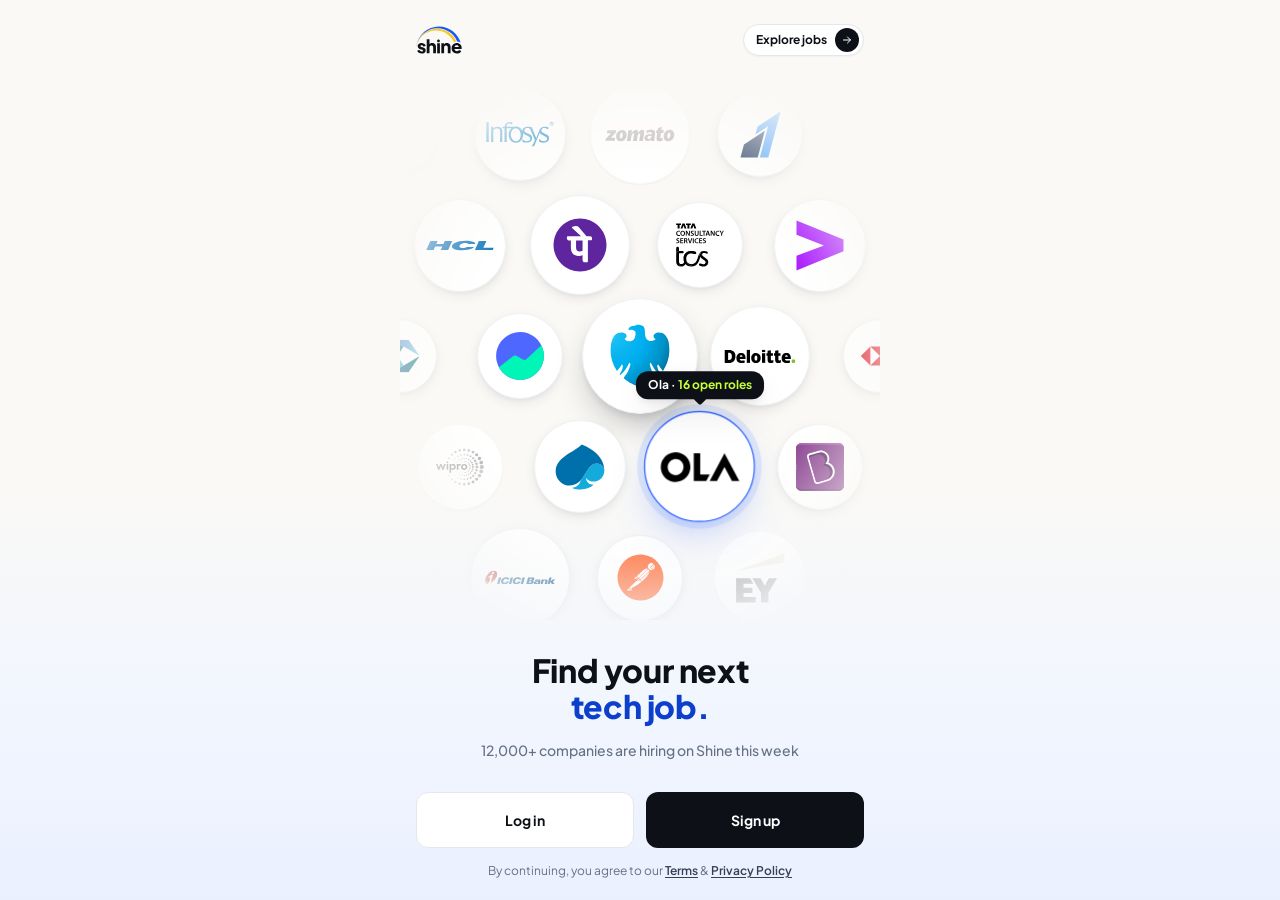
==== index.html @ 919520cf "jsrp page added" ====
<!doctype html>
<html lang="en">
<head>
<meta charset="utf-8">
<meta name="viewport" content="width=device-width, initial-scale=1, viewport-fit=cover">
<meta name="description" content="Find your next job on Shine — 12,000+ companies hiring this week.">
<meta name="theme-color" content="#FAF9F6">
<title>Shine — Find your next job</title>
<link rel="preconnect" href="https://fonts.googleapis.com"><link rel="preconnect" href="https://fonts.gstatic.com" crossorigin>
<link href="https://fonts.googleapis.com/css2?family=Plus+Jakarta+Sans:wght@400;500;600;700;800&display=swap" rel="stylesheet">
<link rel="stylesheet" href="css/app-home-logout.css">
<link rel="stylesheet" href="components/search-modal/search-modal.css">
</head>
<body>

<main class="screen">
  <header class="appbar"><svg class="shine-logo" viewBox="13 25 214 130" fill="none" xmlns="http://www.w3.org/2000/svg" role="img" aria-label="Shine">
<path d="M38.8164 104.079C43.392 104.079 47.3954 105.167 50.8271 107.341C54.3162 109.458 56.7761 112.462 58.2061 116.353L48.6826 120.815C47.9963 118.87 46.7375 117.325 44.9072 116.181C43.1343 114.979 41.104 114.378 38.8164 114.378C37.1577 114.378 35.8415 114.722 34.8691 115.408C33.9542 116.095 33.4972 117.039 33.4971 118.24C33.4971 118.87 33.6685 119.442 34.0117 119.957C34.3549 120.472 34.8981 120.93 35.6416 121.33C36.4424 121.731 37.4147 122.103 38.5586 122.446L46.0225 124.678C49.9118 125.822 52.8862 127.567 54.9453 129.913C57.0043 132.202 58.0341 135.034 58.0342 138.409C58.0342 141.327 57.262 143.874 55.7178 146.048C54.2307 148.222 52.1431 149.939 49.4551 151.197C46.7669 152.399 43.5922 153 39.9316 153C34.7841 153 30.294 151.798 26.4619 149.396C22.6869 146.935 20.113 143.645 18.7402 139.525L28.1777 135.062C29.3788 137.58 31.0085 139.554 33.0674 140.984C35.1265 142.415 37.415 143.13 39.9316 143.13C41.7618 143.13 43.1634 142.758 44.1357 142.015C45.108 141.271 45.5937 140.241 45.5938 138.925C45.5938 138.238 45.4223 137.666 45.0791 137.208C44.736 136.693 44.2213 136.235 43.5352 135.835C42.8488 135.434 41.9905 135.091 40.9609 134.805L32.9824 132.573C29.1503 131.486 26.2046 129.741 24.1455 127.338C22.0865 124.878 21.0567 121.988 21.0566 118.67C21.0566 115.752 21.8 113.206 23.2871 111.031C24.7742 108.857 26.8617 107.169 29.5498 105.968C32.2381 104.709 35.3274 104.079 38.8164 104.079Z" fill="currentColor"/>
<path fill-rule="evenodd" clip-rule="evenodd" d="M201.976 104.079C205.693 104.079 208.982 104.68 211.842 105.882C214.702 107.026 217.104 108.656 219.049 110.773C221.051 112.89 222.566 115.351 223.596 118.154C224.625 120.901 225.14 123.905 225.14 127.166C225.14 128.081 225.083 128.998 224.969 129.913C224.912 130.771 224.768 131.515 224.539 132.145H191.731C191.885 133.344 192.181 134.459 192.623 135.491C193.481 137.494 194.797 139.068 196.57 140.212C198.343 141.299 200.488 141.843 203.005 141.843C205.293 141.843 207.237 141.385 208.839 140.47C210.497 139.554 211.784 138.295 212.699 136.693L222.995 141.585C222.08 143.874 220.621 145.876 218.619 147.593C216.674 149.309 214.358 150.654 211.67 151.627C208.982 152.542 206.036 153 202.833 153C197.857 153 193.539 151.913 189.878 149.738C186.217 147.507 183.386 144.532 181.384 140.812C179.382 137.094 178.381 132.974 178.381 128.454C178.381 123.762 179.411 119.585 181.47 115.923C183.586 112.261 186.418 109.372 189.964 107.255C193.51 105.138 197.514 104.079 201.976 104.079ZM201.976 114.378C199.745 114.378 197.828 114.922 196.227 116.009C194.625 117.096 193.424 118.698 192.623 120.815C192.399 121.409 192.214 122.038 192.066 122.703H211.505C211.431 121.983 211.287 121.296 211.069 120.644C210.44 118.698 209.325 117.182 207.724 116.095C206.179 114.95 204.263 114.378 201.976 114.378Z" fill="currentColor"/>
<path d="M75.6787 109.418C76.6593 108.043 77.8885 106.949 79.3682 106.139C81.8276 104.765 84.688 104.079 87.9482 104.079C91.4943 104.079 94.5829 104.823 97.2139 106.311C99.9021 107.798 101.989 109.887 103.477 112.576C104.964 115.208 105.708 118.298 105.708 121.846V151.97H92.8379V124.592C92.8379 122.761 92.4662 121.187 91.7227 119.871C91.0363 118.555 90.0352 117.525 88.7197 116.781C87.4615 116.038 85.9745 115.666 84.2588 115.666C82.6001 115.666 81.1124 116.037 79.7969 116.781C78.4815 117.525 77.4525 118.555 76.709 119.871C76.0226 121.187 75.6787 122.761 75.6787 124.592V151.97H62.8096V87H75.6787V109.418Z" fill="currentColor"/>
<path d="M124.123 151.97H111.254V105.109H124.123V151.97Z" fill="currentColor"/>
<path d="M155.763 104.079C159.309 104.079 162.397 104.823 165.028 106.311C167.717 107.798 169.805 109.887 171.292 112.576C172.779 115.208 173.522 118.298 173.522 121.846V151.97H160.653V124.592C160.653 122.761 160.282 121.187 159.538 119.871C158.852 118.555 157.851 117.525 156.535 116.781C155.277 116.037 153.789 115.666 152.073 115.666C150.415 115.666 148.928 116.038 147.612 116.781C146.297 117.525 145.267 118.555 144.523 119.871C143.837 121.187 143.494 122.761 143.494 124.592V151.97H130.625V105.109H142.636V110.811C143.719 108.764 145.235 107.206 147.184 106.139C149.643 104.766 152.503 104.079 155.763 104.079Z" fill="currentColor"/>
<path d="M117.353 88C120.936 88.0002 123.84 90.8936 123.84 94.4883C123.84 98.0791 120.936 100.972 117.353 100.973C113.767 100.973 110.867 98.0793 110.867 94.4883C110.867 90.8934 113.767 88 117.353 88Z" fill="currentColor"/>
<path d="M111.367 38C151.563 38 186.076 62.3239 200.993 97.0547C196.523 97.1799 192.397 98.1007 188.614 99.8174C174.186 68.2516 142.335 46.3175 105.36 46.3174C61.9889 46.3174 25.6667 76.4962 16.2451 117H15.6201C24.2635 71.9991 63.8449 38 111.367 38Z" fill="var(--c-logo-yellow)"/>
<path d="M119.367 27C167.02 27 207.291 58.5937 220.382 101.977C218.896 101.024 217.289 100.2 215.559 99.5078C212.244 98.1144 208.508 97.3131 204.352 97.0996C189.475 61.2298 154.118 36 112.867 36C64.338 36 23.9658 70.918 15.501 117H15C22.497 66.0825 66.3669 27 119.367 27Z" fill="var(--c-brand-500)"/>
</svg>
<a class="pill-explore" href="#" data-shine-search data-ssm-source="home" aria-haspopup="dialog">Explore jobs<span class="arr"><span class="ic"><svg viewBox="0 0 24 24" fill="none" stroke="currentColor" stroke-width="2" stroke-linecap="round" stroke-linejoin="round"><path d="M5 12h14M13 6l6 6-6 6"/></svg></span></span></a></header>
  <section class="stage" aria-hidden="true"><div class="field"><span class="bub" data-logo="swiggy" style="--x:0%;--y:8%;--s:15.3cqmin;--fx:-3.5px;--fy:3.1px;--fd:6.0s;--dl:-5.3s"><span class="face"><i class="logo lg-swiggy " role="img" aria-label="Swiggy"></i></span></span><span class="bub" data-logo="infosys" style="--x:25%;--y:8%;--s:19.35cqmin;--fx:3.1px;--fy:-3.7px;--fd:8.3s;--dl:-6.6s"><span class="face wide"><i class="logo lg-infosys " role="img" aria-label="Infosys"></i></span></span><span class="bub" data-logo="zomato" style="--x:50%;--y:8%;--s:20.7cqmin;--fx:4.3px;--fy:-3.5px;--fd:7.4s;--dl:-7.2s"><span class="face wide"><i class="logo lg-zomato " role="img" aria-label="Zomato"></i></span></span><span class="bub" data-logo="razorpay" style="--x:75%;--y:8%;--s:18.0cqmin;--fx:3.8px;--fy:-5.1px;--fd:6.7s;--dl:-0.8s"><span class="face"><i class="logo lg-razorpay " role="img" aria-label="Razorpay"></i></span></span><span class="bub" data-logo="amazon" style="--x:100%;--y:8%;--s:15.3cqmin;--fx:4.1px;--fy:4.7px;--fd:8.1s;--dl:-6.3s"><span class="face"><i class="logo lg-amazon " role="img" aria-label="Amazon"></i></span></span><span class="bub" data-vis data-logo="hcl" style="--x:12.5%;--y:29%;--s:19.35cqmin;--fx:2.7px;--fy:-4.5px;--fd:6.2s;--dl:-5.9s"><span class="face wide"><i class="logo lg-hcl " role="img" aria-label="HCLTech"></i></span></span><span class="bub" data-vis data-logo="phonepe" style="--x:37.5%;--y:29%;--s:20.7cqmin;--fx:3.5px;--fy:-4.3px;--fd:7.8s;--dl:-6.3s"><span class="face"><i class="logo lg-phonepe " role="img" aria-label="PhonePe"></i></span></span><span class="bub" data-vis data-logo="tcs" style="--x:62.5%;--y:29%;--s:18.0cqmin;--fx:-3.8px;--fy:-4.5px;--fd:6.6s;--dl:-5.3s"><span class="face"><i class="logo lg-tcs " role="img" aria-label="TCS"></i></span></span><span class="bub" data-vis data-logo="accenture" style="--x:87.5%;--y:29%;--s:19.35cqmin;--fx:-3.5px;--fy:-3.3px;--fd:7.8s;--dl:-2.8s"><span class="face"><i class="logo lg-accenture " role="img" aria-label="Accenture"></i></span></span><span class="bub" data-logo="cognizant" style="--x:0%;--y:50%;--s:15.3cqmin;--fx:-3.3px;--fy:-3.3px;--fd:6.2s;--dl:-7.8s"><span class="face"><i class="logo lg-cognizant " role="img" aria-label="Cognizant"></i></span></span><span class="bub" data-vis data-logo="groww" style="--x:25%;--y:50%;--s:18.0cqmin;--fx:-2.9px;--fy:-3.0px;--fd:6.7s;--dl:-8.1s"><span class="face"><i class="logo lg-groww " role="img" aria-label="Groww"></i></span></span><span class="bub big" data-vis data-logo="barclays" style="--x:50%;--y:50%;--s:24.3cqmin;--fx:3.2px;--fy:3.7px;--fd:7.9s;--dl:-4.4s"><span class="face"><i class="logo lg-barclays " role="img" aria-label="Barclays"></i></span></span><span class="bub" data-vis data-logo="deloitte" style="--x:75%;--y:50%;--s:20.7cqmin;--fx:-3.3px;--fy:3.2px;--fd:7.0s;--dl:-7.3s"><span class="face wide"><i class="logo lg-deloitte " role="img" aria-label="Deloitte"></i></span></span><span class="bub" data-logo="hsbc" style="--x:100%;--y:50%;--s:15.3cqmin;--fx:-4.3px;--fy:4.1px;--fd:8.4s;--dl:-7.2s"><span class="face"><i class="logo lg-hsbc " role="img" aria-label="HSBC"></i></span></span><span class="bub" data-vis data-logo="wipro" style="--x:12.5%;--y:71%;--s:18.0cqmin;--fx:3.4px;--fy:5.4px;--fd:6.2s;--dl:-6.1s"><span class="face"><i class="logo lg-wipro " role="img" aria-label="Wipro"></i></span></span><span class="bub" data-vis data-logo="capgemini" style="--x:37.5%;--y:71%;--s:19.35cqmin;--fx:3.5px;--fy:-3.0px;--fd:7.4s;--dl:-2.3s"><span class="face"><i class="logo lg-capgemini " role="img" aria-label="Capgemini"></i></span></span><span class="bub" data-vis data-logo="ola" style="--x:62.5%;--y:71%;--s:20.7cqmin;--fx:2.9px;--fy:3.8px;--fd:7.3s;--dl:-8.8s"><span class="face wide"><i class="logo lg-ola " role="img" aria-label="Ola"></i></span></span><span class="bub" data-vis data-logo="byjus" style="--x:87.5%;--y:71%;--s:18.0cqmin;--fx:3.7px;--fy:4.5px;--fd:7.8s;--dl:-4.4s"><span class="face"><i class="logo lg-byjus " role="img" aria-label="BYJU'S"></i></span></span><span class="bub" data-logo="zerodha" style="--x:0%;--y:92%;--s:15.3cqmin;--fx:3.5px;--fy:3.8px;--fd:7.8s;--dl:-8.7s"><span class="face"><i class="logo lg-zerodha " role="img" aria-label="Zerodha"></i></span></span><span class="bub" data-logo="icici_bank" style="--x:25%;--y:92%;--s:20.7cqmin;--fx:3.9px;--fy:3.8px;--fd:6.9s;--dl:-4.4s"><span class="face wide"><i class="logo lg-icici_bank " role="img" aria-label="ICICI Bank"></i></span></span><span class="bub" data-logo="postman" style="--x:50%;--y:92%;--s:18.0cqmin;--fx:-4.4px;--fy:4.4px;--fd:7.7s;--dl:-8.7s"><span class="face"><i class="logo lg-postman " role="img" aria-label="Postman"></i></span></span><span class="bub" data-logo="ey" style="--x:75%;--y:92%;--s:19.35cqmin;--fx:-2.6px;--fy:-4.7px;--fd:6.8s;--dl:-8.8s"><span class="face"><i class="logo lg-ey " role="img" aria-label="EY"></i></span></span><span class="bub" data-logo="rapido" style="--x:100%;--y:92%;--s:15.3cqmin;--fx:4.2px;--fy:-5.3px;--fd:6.0s;--dl:-2.4s"><span class="face wide"><i class="logo lg-rapido " role="img" aria-label="Rapido"></i></span></span></div><span class="tip"></span></section>
  <section class="copy">
    <h1 class="h1"><span class="line">Find your next</span><span class="reel"><span class="reel-in"><span>tech job.</span><span>sales job.</span><span>design job.</span><span>remote job.</span><span>first job.</span><span>tech job.</span></span></span></h1>
    <p class="sub">12,000+ companies are hiring on Shine this week</p>
  </section>
  <footer class="foot">
    <div class="cta-row"><a class="btn btn--xl btn--secondary" href="#">Log in</a><a class="btn btn--xl btn--primary" href="#">Sign up</a></div>
    <p class="legal">By continuing, you agree to our <a href="#">Terms</a> &amp; <a href="#">Privacy Policy</a></p>
  </footer>
</main>
<script src="js/app-home-logout.js" defer></script>
<script>window.ShineSearchConfig = { resultsUrl: "jsrp-logout.html" };   /* Search Jobs → logged-out JSRP */</script>
<script src="components/search-modal/search-modal.js" defer></script>
</body>
</html>
---- css/app-home-logout.css ----
/* ════════════════════════════════════════════════════════════════
   SHINE DESIGN SYSTEM — TOKENS
   Source: design-system/DESIGN-SYSTEM.md · design-system/component-system.md
   Mobile-only build → the §2.1 / §2.3 mobile column is the :root default.
   Layer 1: primitives (definitions only — never consumed by components)
   ════════════════════════════════════════════════════════════════ */
:root{
  --c-brand-50:#F0F5FF; --c-brand-100:#EBF0FF; --c-brand-200:#C9DBFF; --c-brand-300:#7EA3FF;
  --c-brand-400:#4D7CFF; --c-brand-500:#1A56FF; --c-brand-600:#0B3FCC; --c-brand-700:#0A33A6;
  --c-brand-500-op10:rgba(26,86,255,.10); --c-brand-500-op18:rgba(26,86,255,.18);
  --c-brand-500-op40:rgba(26,86,255,.40); --c-brand-500-op45:rgba(26,86,255,.45);
  --c-cn-50:#F7F9FB; --c-cn-100:#EEF1F5; --c-cn-200:#E4E7EC; --c-cn-300:#C8CED7; --c-cn-400:#98A2B3;
  --c-cn-500:#667085; --c-cn-600:#4A5260; --c-cn-700:#344054; --c-cn-800:#232A38; --c-cn-900:#161B22;
  --c-cn-black:#0D1117; --c-cn-white:#FFFFFF;
  --c-cn-black-04:rgba(13,17,23,.04); --c-cn-black-06:rgba(13,17,23,.06); --c-cn-black-08:rgba(13,17,23,.08);
  --c-cn-black-10:rgba(13,17,23,.10); --c-cn-black-20:rgba(13,17,23,.20); --c-cn-black-30:rgba(13,17,23,.30);
  --c-cn-black-75:rgba(13,17,23,.36);
  --c-wn-50:#FFFDF8; --c-wn-100:#FAF9F6; --c-wn-200:#F5F1E8; --c-wn-300:#E8E5DD;
  --c-green-50:#EAFAF0; --c-green-500:#12B76A; --c-green-500-op30:rgba(18,183,106,.30); --c-green-600:#0E9A5A; --c-green-700:#027A48;
  --c-red-600:#B42318; --c-red-700:#8B1A14; --c-amber-100:#FFF4ED; --c-amber-400:#FAB663; --c-amber-700:#A35A04;
  --c-pink-100:#FCE7F3; --c-pink-600:#BE185D;
  --c-violet-100:#F3EEFE; --c-violet-200:#DAC9FF; --c-violet-500:#7A5AF8; --c-violet-600:#6F46E0;
  --c-aqua-100:#CCFBEE; --c-aqua-500:#14B8A6; --c-aqua-700:#0F766A;
  --c-cyan-100:#CFFAFE; --c-cyan-700:#0E7490;
  --c-lime-100:#EBFFB0; --c-lime-300:#C4FF38; --c-lime-700:#56770B;
  --c-ey-100:#FFFCC0; --c-ey-400:#FFE419; --c-ey-800:#5F5200;
  /* Shine logo artwork yellow — sampled from shine-logo-light.svg, outside the DS ramps */
  --c-logo-yellow:#FACA22;

  --unit-0:0; --unit-1:1px; --unit-1-5:1.5px; --unit-2:2px; --unit-4:4px; --unit-6:6px; --unit-8:8px;
  --unit-10:10px; --unit-12:12px; --unit-14:14px; --unit-16:16px; --unit-18:18px; --unit-20:20px;
  --unit-22:22px; --unit-24:24px; --unit-26:26px; --unit-28:28px; --unit-32:32px; --unit-36:36px; --unit-40:40px;
  --unit-44:44px; --unit-48:48px; --unit-56:56px; --unit-64:64px; --unit-72:72px; --unit-96:96px;
  --unit-240:240px; --unit-360:360px; --unit-480:480px; --unit-1024:1024px;

  --typeface-family-brand:"Plus Jakarta Sans",system-ui,-apple-system,sans-serif;
  --typeface-weight-regular:400; --typeface-weight-medium:500; --typeface-weight-semibold:600;
  --typeface-weight-bold:700; --typeface-weight-extrabold:800;
}
/* Layer 2: SEMANTIC TOKENS — the only layer components consume */
:root{
  /* §2.1 Typography · mobile */
  --type-display-lg-size:var(--unit-40); --type-display-lg-lh:var(--unit-40); --type-display-lg-ls:-1px;
  --type-display-md-size:var(--unit-32); --type-display-md-lh:var(--unit-36); --type-display-md-ls:-0.4px;
  --type-display-sm-size:var(--unit-24); --type-display-sm-lh:var(--unit-28); --type-display-sm-ls:-0.3px;
  --type-heading-lg-size:var(--unit-22); --type-heading-lg-lh:var(--unit-26);
  --type-heading-md-size:var(--unit-18); --type-heading-md-lh:var(--unit-22); --type-heading-md-ls:-0.2px;
  --type-heading-sm-size:var(--unit-16); --type-heading-sm-lh:var(--unit-20);
  --type-body-lg-size:var(--unit-16); --type-body-lg-lh:var(--unit-24);
  --type-body-md-size:var(--unit-14); --type-body-md-lh:var(--unit-20);
  --type-body-sm-size:var(--unit-12); --type-body-sm-lh:var(--unit-18);
  --type-label-lg-size:var(--unit-14); --type-label-lg-lh:var(--unit-14);
  --type-label-md-size:var(--unit-12); --type-label-md-lh:var(--unit-12);
  --type-label-sm-size:var(--unit-10); --type-label-sm-lh:var(--unit-10);
  --type-eyebrow-md-size:var(--unit-12); --type-eyebrow-md-lh:var(--unit-12); --type-eyebrow-md-ls:var(--unit-1-5);
  --type-eyebrow-sm-size:var(--unit-10); --type-eyebrow-sm-lh:var(--unit-10); --type-eyebrow-sm-ls:var(--unit-1);

  /* §2.2 Content */
  --content-neutral-base:var(--c-cn-black); --content-neutral-muted:var(--c-cn-700);
  --content-neutral-faded:var(--c-cn-500); --content-neutral-disabled:var(--c-cn-black-75);
  --content-neutral-brand:var(--c-brand-600); --content-neutral-brand-hover:var(--c-brand-700);
  --content-on-fill-dark-base:var(--c-cn-white); --content-on-fill-dark-muted:var(--c-cn-300);
  --content-status-positive:var(--c-green-700); --content-status-notice:var(--c-amber-700);
  --content-decorative-violet:var(--c-violet-600); --content-decorative-pink:var(--c-pink-600);
  --content-decorative-aqua:var(--c-aqua-700); --content-decorative-cyan:var(--c-cyan-700);
  --content-decorative-lime:var(--c-lime-700); --content-decorative-electric-yellow:var(--c-ey-800);

  /* §2.2 Surface */
  --surface-neutral-base:var(--c-wn-100); --surface-neutral-raised:var(--c-cn-white);
  --surface-neutral-muted:var(--c-cn-100); --surface-neutral-sunken:var(--c-cn-200);
  --surface-neutral-state-hover:var(--c-cn-100); --surface-neutral-state-pressed:var(--c-cn-200);
  --surface-neutral-state-selected:var(--c-brand-50);
  --surface-inverse-base:var(--c-cn-black); --surface-inverse-raised:var(--c-cn-800);
  --surface-inverse-state-hover:var(--c-cn-700); --surface-inverse-state-pressed:var(--c-cn-600);
  --surface-brand-brand-intense:var(--c-brand-500); --surface-brand-brand-intense-hover:var(--c-brand-600);
  --surface-brand-brand-intense-pressed:var(--c-brand-700); --surface-brand-brand-subtle:var(--c-brand-100);
  --surface-status-positive-intense:var(--c-green-700); --surface-status-positive-subtle:var(--c-green-50);
  --surface-status-notice-subtle:var(--c-amber-100);
  --surface-decorative-violet-subtle:var(--c-violet-100); --surface-decorative-pink-subtle:var(--c-pink-100);
  --surface-decorative-aqua-subtle:var(--c-aqua-100); --surface-decorative-cyan-subtle:var(--c-cyan-100);
  --surface-decorative-lime-subtle:var(--c-lime-100); --surface-decorative-lime-intense:var(--c-lime-300);
  --surface-decorative-electric-yellow-subtle:var(--c-ey-100); --surface-decorative-electric-yellow-intense:var(--c-ey-400);
  --surface-decorative-violet-intense:var(--c-violet-600);
  /* alias — warm-neutral/200, the canvas tint used on Shine's warm pages */
  --surface-neutral-warm:var(--c-wn-200);
  /* alias — brand/50 wash for glows behind hero visuals */
  --surface-brand-wash:var(--c-brand-50);

  /* §2.2 Stroke */
  --stroke-neutral-base:var(--c-cn-200); --stroke-neutral-muted:var(--c-cn-100);
  --stroke-neutral-faded:var(--c-cn-50); --stroke-neutral-focus:var(--c-brand-500);
  --stroke-neutral-strong:var(--c-cn-300); /* alias — JSRP hover border */
  --stroke-status-positive:var(--c-green-600); --stroke-decorative-violet:var(--c-violet-500);

  /* §2.3 Spacing · mobile */
  --spacing-inset-xs:var(--unit-4); --spacing-inset-sm:var(--unit-6); --spacing-inset-md:var(--unit-8);
  --spacing-inset-lg:var(--unit-12); --spacing-inset-xl:var(--unit-16); --spacing-inset-xxl:var(--unit-22);
  --spacing-inline-xs:var(--unit-2); --spacing-inline-sm:var(--unit-4); --spacing-inline-md:var(--unit-8);
  --spacing-inline-lg:var(--unit-12); --spacing-inline-xl:var(--unit-18);
  --spacing-stack-3xs:var(--unit-2); --spacing-stack-xxs:var(--unit-4); --spacing-stack-xs:var(--unit-8);
  --spacing-stack-md:var(--unit-12); --spacing-stack-lg:var(--unit-14); --spacing-stack-xl:var(--unit-20);
  --spacing-stack-xxl:var(--unit-24);
  --spacing-section-xs:var(--unit-16); --spacing-section-sm:var(--unit-20); --spacing-section-md:var(--unit-24);
  --spacing-section-lg:var(--unit-32);
  --spacing-layout-xs:var(--unit-16); --spacing-layout-sm:var(--unit-24);

  /* §2.4 Size */
  --size-stroke-thin:var(--unit-1); --size-stroke-default:var(--unit-1-5); --size-stroke-thick:var(--unit-2);
  --size-radius-xs:var(--unit-2); --size-radius-sm:var(--unit-4); --size-radius-md:var(--unit-8);
  --size-radius-lg:var(--unit-12); --size-radius-xl:var(--unit-16); --size-radius-2xl:var(--unit-24);
  --size-radius-3xl:var(--unit-32); --size-radius-full:var(--unit-1024);
  --size-icon-xs:var(--unit-12); --size-icon-sm:var(--unit-14); --size-icon-md:var(--unit-16);
  --size-icon-lg:var(--unit-20); --size-icon-xl:var(--unit-24); --size-icon-2xl:var(--unit-32); --size-icon-3xl:var(--unit-40);
  /* alias — mobile artboard cap so the prototype stays phone-shaped on wide windows */
  --size-layout-mobile-max:var(--unit-480);
  /* A.02.9 proposed — hover-lift offset */
  --motion-lift-up:calc(-1 * var(--unit-1));
  --size-control-sm:var(--unit-40); --size-control-md:var(--unit-44); --size-control-lg:var(--unit-48); --size-control-xl:var(--unit-56);

  /* §2.5 Elevation · light */
  --elevation-neutral-subtle:0 1px 2px var(--c-cn-black-04);
  --elevation-neutral-raised:0 1px 3px var(--c-cn-black-08),0 1px 2px var(--c-cn-black-04);
  --elevation-neutral-lifted:0 4px 12px var(--c-cn-black-08),0 2px 4px var(--c-cn-black-04);
  --elevation-neutral-overlay:0 16px 36px -10px var(--c-cn-black-30),0 4px 10px -2px var(--c-cn-black-10);
  --elevation-neutral-modal:0 24px 60px -12px var(--c-cn-black-20),0 6px 16px -6px var(--c-cn-black-10);
  --elevation-brand-subtle:0 8px 24px -10px var(--c-brand-500-op18);
  --elevation-brand-raised:0 6px 14px -4px var(--c-brand-500-op45);
  --elevation-brand-lifted:0 16px 40px -12px var(--c-brand-500-op40);
  --elevation-focus-default:0 0 0 4px var(--c-brand-500-op10);
}


*{box-sizing:border-box;margin:0;padding:0}
html,body{height:100%;overflow:hidden;overscroll-behavior:none}
body{background:var(--surface-neutral-base);color:var(--content-neutral-base);font-family:var(--typeface-family-brand);
  -webkit-font-smoothing:antialiased;-webkit-tap-highlight-color:transparent}
button{font:inherit;color:inherit;background:none;border:0;cursor:pointer}
a{color:inherit;text-decoration:none}
/* ── The whole homepage is one hero: exactly one viewport tall, never scrolls ── */
.screen{height:100vh;height:100dvh;width:100%;max-width:var(--size-layout-mobile-max);margin:0 auto;display:flex;flex-direction:column;
  position:relative;overflow:hidden;padding-top:env(safe-area-inset-top)}
.stage{flex:1 1 auto;min-height:0;position:relative;container-type:size}
/* App bar */
.appbar{flex:none;height:var(--size-control-xl);display:flex;align-items:center;justify-content:space-between;
  padding:0 var(--spacing-layout-xs);position:relative;z-index:5}
.shine-logo{height:var(--unit-36);width:auto;color:var(--content-neutral-base);display:block}
.ic{display:inline-flex;width:var(--size-icon-md);height:var(--size-icon-md);flex:none}
.ic svg{width:100%;height:100%}
.ic-lg{width:var(--size-icon-lg);height:var(--size-icon-lg)}
.link-explore{display:inline-flex;align-items:center;gap:var(--spacing-inline-sm);height:var(--size-control-sm);padding:0 var(--spacing-inset-md);
  margin-right:calc(-1 * var(--spacing-inset-md));border-radius:var(--size-radius-lg);
  font-size:var(--type-label-lg-size);line-height:var(--type-label-lg-lh);font-weight:var(--typeface-weight-bold);color:var(--content-neutral-muted)}
.link-explore:active{background:var(--surface-neutral-state-hover)}
/* A.02 Button */
.btn{display:inline-flex;align-items:center;justify-content:center;gap:var(--spacing-inline-md);white-space:nowrap;
  font-family:var(--typeface-family-brand);font-weight:var(--typeface-weight-bold);letter-spacing:0;
  border-radius:var(--size-radius-lg);transition:transform .15s ease,box-shadow .15s ease,background-color .15s ease;
  -webkit-user-select:none;user-select:none}
.btn:focus-visible{outline:var(--size-stroke-default) solid var(--stroke-neutral-focus);box-shadow:var(--elevation-focus-default)}
.btn--xl{height:var(--size-control-xl);padding:0 var(--spacing-inset-xxl);font-size:var(--type-label-lg-size);line-height:var(--type-label-lg-lh)}
.btn--lg{height:var(--size-control-lg);padding:0 var(--spacing-inset-xxl);font-size:var(--type-label-lg-size);line-height:var(--type-label-lg-lh)}
.btn--md{height:var(--size-control-md);padding:0 var(--spacing-inset-xl);font-size:var(--type-label-md-size);line-height:var(--type-label-md-lh)}
.btn--block{width:100%}
.btn--primary{background:var(--surface-inverse-base);color:var(--content-on-fill-dark-base)}
.btn--primary:active{background:var(--surface-inverse-state-pressed);box-shadow:var(--elevation-neutral-raised)}
.btn--brand{background:var(--surface-brand-brand-intense);color:var(--content-on-fill-dark-base);box-shadow:var(--elevation-brand-raised)}
.btn--brand:active{background:var(--surface-brand-brand-intense-pressed);box-shadow:var(--elevation-brand-subtle)}
.btn--secondary{background:var(--surface-neutral-raised);color:var(--content-neutral-base);border:var(--size-stroke-default) solid var(--stroke-neutral-base)}
.btn--secondary:active{background:var(--surface-neutral-state-pressed)}
.btn--tertiary{color:var(--content-neutral-brand);padding:0 var(--spacing-inset-sm);height:auto}
@media (hover:hover){
  .btn--primary:hover{background:var(--surface-inverse-state-hover);box-shadow:var(--elevation-neutral-lifted);transform:translateY(var(--motion-lift-up))}
  .btn--brand:hover{background:var(--surface-brand-brand-intense-hover);box-shadow:var(--elevation-brand-lifted);transform:translateY(var(--motion-lift-up))}
  .btn--secondary:hover{background:var(--surface-neutral-state-hover)}
}
.cta-row{display:grid;grid-template-columns:1fr 1fr;gap:var(--spacing-inline-lg)}
.cta-row .btn{padding:0 var(--spacing-inset-lg)}
.legal{font-size:var(--type-body-sm-size);line-height:var(--type-body-sm-lh);color:var(--content-neutral-faded);text-align:center}
.legal a{color:var(--content-neutral-muted);font-weight:var(--typeface-weight-semibold);text-decoration:underline;text-underline-offset:var(--unit-2)}
.foot{flex:none;padding:0 var(--spacing-layout-xs) max(var(--spacing-stack-xl), env(safe-area-inset-bottom));
  display:flex;flex-direction:column;gap:var(--spacing-stack-md);position:relative;z-index:4}
/* Hero copy */
.h1{font-size:var(--type-display-lg-size);line-height:var(--type-display-lg-lh);letter-spacing:var(--type-display-lg-ls);
  font-weight:var(--typeface-weight-extrabold);text-wrap:balance}
.sub{font-size:var(--type-body-lg-size);line-height:var(--type-body-lg-lh);color:var(--content-neutral-muted);
  font-weight:var(--typeface-weight-medium);text-wrap:balance}
.sub b{color:var(--content-neutral-brand);font-weight:var(--typeface-weight-bold)}
.eyebrow{font-size:var(--type-eyebrow-md-size);line-height:var(--type-eyebrow-md-lh);letter-spacing:var(--type-eyebrow-md-ls);
  font-weight:var(--typeface-weight-bold);text-transform:uppercase;color:var(--content-neutral-faded)}
/* Logos */
.logo{display:block;background:center/contain no-repeat;aspect-ratio:var(--ar);flex:none}
/* Marquee */
@keyframes marquee{from{transform:translate3d(0,0,0)}to{transform:translate3d(-50%,0,0)}}
.marquee{display:flex;width:max-content;animation:marquee var(--dur,40s) linear infinite}
.marquee.rev{animation-direction:reverse}
/* Short phones (iPhone SE / 8, Android 16:9): step the hero headline down one tier */
@media (max-height:720px){
  .h1{font-size:var(--type-display-md-size);line-height:var(--type-display-md-lh);letter-spacing:var(--type-display-md-ls)}
  .sub{font-size:var(--type-body-md-size);line-height:var(--type-body-md-lh)}
  .hide-short{display:none!important}
}
@media (prefers-reduced-motion:reduce){*,*::before,*::after{animation-duration:0s!important;animation-iteration-count:1!important;transition:none!important}}

/* ── Company logos (assets/logos/*.svg) ── */
.lg-accenture{background-image:url("../assets/logos/accenture.svg");--ar:0.946;--lh:0.780}
.lg-amazon{background-image:url("../assets/logos/amazon.svg");--ar:0.971;--lh:0.780}
.lg-barclays{background-image:url("../assets/logos/barclays.svg");--ar:0.937;--lh:0.780}
.lg-byjus{background-image:url("../assets/logos/byjus.svg");--ar:1.008;--lh:0.780}
.lg-capgemini{background-image:url("../assets/logos/capgemini.svg");--ar:1.078;--lh:0.780}
.lg-cognizant{background-image:url("../assets/logos/cognizant.svg");--ar:1.180;--lh:0.780}
.lg-deloitte{background-image:url("../assets/logos/deloitte.svg");--ar:4.934;--lh:0.428}
.lg-ey{background-image:url("../assets/logos/ey.svg");--ar:0.993;--lh:0.780}
.lg-google{background-image:url("../assets/logos/google.svg");--ar:0.984;--lh:0.780}
.lg-groww{background-image:url("../assets/logos/groww.svg");--ar:1.000;--lh:0.780}
.lg-hcl{background-image:url("../assets/logos/hcl.svg");--ar:6.244;--lh:0.380}
.lg-hsbc{background-image:url("../assets/logos/hsbc.svg");--ar:1.962;--lh:0.560}
.lg-icici_bank{background-image:url("../assets/logos/icici_bank.svg");--ar:4.864;--lh:0.431}
.lg-infosys{background-image:url("../assets/logos/infosys.svg");--ar:2.613;--lh:0.560}
.lg-jpmorgan{background-image:url("../assets/logos/jpmorgan.svg");--ar:4.566;--lh:0.445}
.lg-novartis{background-image:url("../assets/logos/novartis.svg");--ar:6.000;--lh:0.388}
.lg-ola{background-image:url("../assets/logos/ola.svg");--ar:2.553;--lh:0.560}
.lg-phonepe{background-image:url("../assets/logos/phonepe.svg");--ar:1.000;--lh:0.780}
.lg-postman{background-image:url("../assets/logos/postman.svg");--ar:0.998;--lh:0.780}
.lg-rapido{background-image:url("../assets/logos/rapido.svg");--ar:2.294;--lh:0.560}
.lg-razorpay{background-image:url("../assets/logos/razorpay.svg");--ar:0.872;--lh:0.780}
.lg-swiggy{background-image:url("../assets/logos/swiggy.svg");--ar:0.681;--lh:0.780}
.lg-tcs{background-image:url("../assets/logos/tcs.svg");--ar:1.087;--lh:0.780}
.lg-wipro{background-image:url("../assets/logos/wipro.svg");--ar:1.264;--lh:0.780}
.lg-zerodha{background-image:url("../assets/logos/zerodha.svg");--ar:1.000;--lh:0.780}
.lg-zomato{background-image:url("../assets/logos/zomato.svg");--ar:4.378;--lh:0.454}
/* ── Page ── */

.stage{overflow:hidden}
.field{position:absolute;inset:0;
  -webkit-mask-image:radial-gradient(ellipse 62% 58% at 50% 50%,#000 55%,transparent 100%);
          mask-image:radial-gradient(ellipse 62% 58% at 50% 50%,#000 55%,transparent 100%)}
.bub{position:absolute;left:var(--x);top:var(--y);width:var(--s);height:var(--s);margin:calc(var(--s) / -2) 0 0 calc(var(--s) / -2);
  border-radius:var(--size-radius-full);background:var(--surface-neutral-raised);border:var(--size-stroke-thin) solid var(--stroke-neutral-muted);
  box-shadow:var(--elevation-neutral-lifted);display:grid;place-items:center;
  /* each bubble drifts on its own slow path — a few px, never in sync, so the grid breathes without drawing the eye */
  animation:drift var(--fd) ease-in-out var(--dl) infinite alternate;
  transition:box-shadow .45s,border-color .45s,scale .45s cubic-bezier(.3,1.4,.5,1)}
@keyframes drift{0%{transform:translate(0,0)}50%{transform:translate(calc(var(--fx) * -.6),var(--fy))}100%{transform:translate(var(--fx),calc(var(--fy) * -.4))}}
.face{width:100%;height:100%;display:grid;place-items:center;transition:opacity .6s ease,scale .6s ease,filter .6s ease}
.face .logo{width:56%;height:56%;aspect-ratio:auto}
.face.wide .logo{width:74%}
/* logo shuffle — a soft dissolve inside a still bubble */
.face.out{opacity:0;scale:.86;filter:blur(var(--unit-2))}
.bub.big{box-shadow:var(--elevation-neutral-overlay)}
.bub.hot{scale:1.12;border-color:var(--stroke-neutral-focus);box-shadow:var(--elevation-brand-lifted),0 0 0 var(--unit-6) var(--c-brand-500-op10);z-index:3}
/* roles tooltip — lives outside the mask, follows its bubble every frame */
.tip{position:absolute;left:0;top:0;z-index:4;padding:var(--spacing-inset-md) var(--spacing-inset-lg);white-space:nowrap;will-change:transform;
  background:var(--surface-inverse-base);color:var(--content-on-fill-dark-base);border-radius:var(--size-radius-lg);box-shadow:var(--elevation-neutral-overlay);
  font-size:var(--type-label-md-size);line-height:var(--type-label-md-lh);font-weight:var(--typeface-weight-bold);opacity:0;transition:opacity .3s ease;pointer-events:none}
.tip::after{content:"";position:absolute;left:var(--ax,50%);bottom:calc(-1 * var(--unit-4));width:var(--unit-10);height:var(--unit-10);background:inherit;
  transform:translateX(-50%) rotate(45deg);border-radius:var(--size-radius-xs)}
.tip.below::after{bottom:auto;top:calc(-1 * var(--unit-4))}
.tip.on{opacity:1}
.tip b{color:var(--surface-decorative-lime-intense);font-weight:var(--typeface-weight-bold)}
/* header sits lower — extra top inset above the logo + pill */
.appbar{margin-top:var(--spacing-stack-md)}
@media (max-height:720px){.appbar{margin-top:var(--spacing-stack-xs)}}
/* 1 · Shine logo one step down (36 → 28) */
.appbar .shine-logo{height:var(--unit-28)}
/* 5 · warm-white canvas with a soft brand wash rising from the bottom */
html,body{background:var(--surface-neutral-base)}
body{background-image:linear-gradient(to top,var(--surface-brand-brand-subtle) 0%,var(--surface-brand-wash) 18%,var(--surface-neutral-base) 46%)}
/* breathing room between app bar · bubbles · copy · CTAs */
.stage{margin:var(--spacing-section-md) 0 var(--spacing-stack-md)}
@media (max-height:720px){.stage{margin-top:var(--spacing-section-sm)}}
/* A.02 Button · sm · shape-full · secondary — the nav pill, with a nudging arrow */
.pill-explore{display:inline-flex;align-items:center;gap:var(--spacing-inline-md);height:var(--unit-32);
  /* disc is 24px in a 32px pill → 4px inset top / right / bottom keeps it concentric; text gets the 12px inset */
  padding:0 var(--spacing-inset-xs) 0 var(--spacing-inset-lg);
  border-radius:var(--size-radius-full);background:var(--surface-neutral-raised);border:var(--size-stroke-thin) solid var(--stroke-neutral-base);
  box-shadow:var(--elevation-neutral-subtle);color:var(--content-neutral-base);font-size:var(--type-label-md-size);line-height:var(--type-label-md-lh);
  font-weight:var(--typeface-weight-bold);transition:background-color .15s,box-shadow .15s}
.pill-explore .arr{width:var(--unit-24);height:var(--unit-24);border-radius:var(--size-radius-full);display:grid;place-items:center;flex:none;
  background:var(--surface-inverse-base);color:var(--content-on-fill-dark-base);overflow:hidden}
.pill-explore .arr .ic{width:var(--size-icon-xs);height:var(--size-icon-xs);animation:nudge 1.8s cubic-bezier(.5,0,.3,1) infinite}
/* arrow slides out to the right and re-enters from the left, then rests */
@keyframes nudge{0%,45%{transform:translateX(0);opacity:1}62%{transform:translateX(var(--unit-14));opacity:0}63%{transform:translateX(calc(-1 * var(--unit-14)));opacity:0}80%,100%{transform:translateX(0);opacity:1}}
.pill-explore:active{background:var(--surface-neutral-state-pressed)}
@media (hover:hover){.pill-explore:hover{background:var(--surface-neutral-state-hover);box-shadow:var(--elevation-neutral-raised)}}
/* copy — one tier smaller than the default hero, fluid to the layout gutters */
.copy{flex:none;width:100%;text-align:center;padding:var(--spacing-section-sm) var(--spacing-layout-xs) var(--spacing-section-lg);
  display:flex;flex-direction:column;gap:var(--spacing-stack-xs)}
.copy .h1,.copy .sub{width:100%;text-wrap:pretty}
.copy .h1{--reel-lh:var(--type-display-md-lh);font-size:var(--type-display-md-size);line-height:var(--type-display-md-lh);letter-spacing:var(--type-display-md-ls)}
.copy .sub{font-size:var(--type-body-md-size);line-height:var(--type-body-md-lh);color:var(--content-neutral-faded)}
.h1 .line{display:block}
/* reel window carries extra room below the baseline so descenders (the "j" in job) are not clipped */
.reel{display:block;height:calc(var(--reel-lh) + var(--unit-8));overflow:hidden;color:var(--content-neutral-brand)}
.reel-in{display:flex;flex-direction:column;transition:transform .6s cubic-bezier(.7,0,.2,1)}
.reel-in span{height:calc(var(--reel-lh) + var(--unit-8));display:block}
@media (max-height:720px){
  .copy{padding:var(--spacing-stack-xl) var(--spacing-layout-xs) var(--spacing-section-md)}
  /* keep Display-md / Body-md on short phones too — the base short-screen rule would shrink them further */
  .copy .h1{font-size:var(--type-display-md-size);line-height:var(--type-display-md-lh);letter-spacing:var(--type-display-md-ls)}
  .copy .sub{font-size:var(--type-body-md-size);line-height:var(--type-body-md-lh)}
}
.foot{gap:var(--spacing-stack-lg)}

/* A · grey accents — a few bubbles sit back in greyscale; which ones slowly rotates, independent of the headline */
.face{transition:opacity .9s ease,scale .6s ease,filter .9s ease}
.bub{transition:box-shadow .9s,border-color .9s,scale .45s cubic-bezier(.3,1.4,.5,1)}
.bub.dim{border-color:var(--stroke-neutral-faded);box-shadow:var(--elevation-neutral-subtle)}
.bub.dim .face{opacity:.42;filter:grayscale(.9)}
.bub.dim .face.out{opacity:0}
---- components/search-modal/search-modal.css ----
/* ═══════════════════════════════════════════════════════════════════════
   SHINE · SEARCH MODAL  (app component)                       v1.0.0
   "What's next for you?" — keyword · location · experience → Search Jobs
   ───────────────────────────────────────────────────────────────────────
   Ported from the JSRP "Edit search" overlay (jsrp/JSRP-Index.html,
   .li-search-*) and rebuilt as a reusable, page-agnostic component.

   • Every class is prefixed `ssm-` so it can drop into any page (homepage,
     JSRP, JD, profile…) without colliding with that page's own classes.
   • The component carries its OWN scoped token layer (below) so it renders
     identically whatever token vocabulary the host page uses (JSRP uses
     shorthand names like --content-base; the homepage uses canonical ones).
     Values mirror design-system/DESIGN-SYSTEM.md — light theme, mobile
     column of §2.1 / §2.3 (app-only component).
   • Anatomy maps 1:1 to DS atoms: field = A.01 Input (search + select
     variants) · CTA = A.02 Button (Primary · Brand — search is the one
     place brand blue is allowed) · error = A.07 Alert (negative) ·
     toast = A.09 Toast.
   ═══════════════════════════════════════════════════════════════════════ */

/* ── Scoped tokens ─────────────────────────────────────────────────── */
.ssm, .ssm-toast {
  /* primitives (definitions only) */
  --ssm-c-brand-500: #1A56FF; --ssm-c-brand-600: #0B3FCC; --ssm-c-brand-700: #0A33A6; --ssm-c-brand-100: #EBF0FF;
  --ssm-c-brand-500-op10: rgba(26,86,255,.10); --ssm-c-brand-500-op12: rgba(26,86,255,.12);
  --ssm-c-brand-500-op18: rgba(26,86,255,.18); --ssm-c-brand-500-op40: rgba(26,86,255,.40); --ssm-c-brand-500-op45: rgba(26,86,255,.45);
  --ssm-c-cn-black: #0D1117; --ssm-c-cn-white: #FFFFFF; --ssm-c-cn-50: #F7F9FB; --ssm-c-cn-100: #EEF1F5; --ssm-c-cn-200: #E4E7EC;
  --ssm-c-cn-300: #C8CED7; --ssm-c-cn-500: #667085; --ssm-c-cn-700: #344054;
  --ssm-c-black-04: rgba(13,17,23,.04); --ssm-c-black-08: rgba(13,17,23,.08); --ssm-c-black-10: rgba(13,17,23,.10);
  --ssm-c-black-20: rgba(13,17,23,.20); --ssm-c-black-30: rgba(13,17,23,.30);
  /* scrim — JSRP's 55% black + 8px blur; deeper than surface.neutral-state.overlay (24%)
     because the modal sits over busy content (logo walls, job cards) */
  --ssm-c-black-55: rgba(13,17,23,.55);
  --ssm-c-wn-50: #FFFDF8; --ssm-c-wn-100: #FAF9F6;
  --ssm-c-red-50: #FEF2F2; --ssm-c-red-200: #FECDCA; --ssm-c-red-600: #B42318; --ssm-c-green-300: #5DD4A1;

  /* semantic (DESIGN-SYSTEM.md §2.2) */
  --ssm-content-base: var(--ssm-c-cn-black);
  --ssm-content-muted: var(--ssm-c-cn-700);
  --ssm-content-faded: var(--ssm-c-cn-500);
  --ssm-content-brand: var(--ssm-c-brand-600);
  --ssm-content-on-fill-dark: var(--ssm-c-cn-white);
  --ssm-content-negative: var(--ssm-c-red-600);
  --ssm-surface-base: var(--ssm-c-wn-100);           /* surface.neutral.base — search-field fill */
  --ssm-surface-raised: var(--ssm-c-cn-white);       /* surface.neutral.raised — card / dropdown */
  --ssm-surface-hover: var(--ssm-c-wn-50);           /* field hover — warm-neutral/50 */
  --ssm-surface-brand: var(--ssm-c-brand-500);
  --ssm-surface-brand-hover: var(--ssm-c-brand-600);
  --ssm-surface-brand-pressed: var(--ssm-c-brand-700);
  --ssm-surface-inverse: var(--ssm-c-cn-black);
  --ssm-surface-negative-subtle: var(--ssm-c-red-50);
  --ssm-surface-scrim: var(--ssm-c-black-55);
  --ssm-stroke-base: var(--ssm-c-cn-200);
  --ssm-stroke-muted: var(--ssm-c-cn-100);
  --ssm-stroke-strong: var(--ssm-c-cn-300);
  --ssm-stroke-focus: var(--ssm-c-brand-500);
  --ssm-stroke-negative: var(--ssm-c-red-200);

  /* typography (§2.1 · mobile) */
  --ssm-font: "Plus Jakarta Sans", system-ui, -apple-system, sans-serif;
  --ssm-w-regular: 400; --ssm-w-medium: 500; --ssm-w-semibold: 600; --ssm-w-bold: 700; --ssm-w-extrabold: 800;
  --ssm-heading-lg-size: 22px; --ssm-heading-lg-lh: 26px; --ssm-heading-lg-ls: -0.3px;
  --ssm-body-md-size: 14px; --ssm-body-md-lh: 20px;
  --ssm-body-sm-size: 12px; --ssm-body-sm-lh: 18px;
  --ssm-label-lg-size: 14px; --ssm-label-lg-lh: 14px;
  --ssm-eyebrow-sm-size: 10px; --ssm-eyebrow-sm-lh: 10px; --ssm-eyebrow-sm-ls: 1.5px;

  /* spacing (§2.3 · mobile) */
  --ssm-inset-xs: 4px; --ssm-inset-sm: 6px; --ssm-inset-md: 8px; --ssm-inset-lg: 12px; --ssm-inset-xl: 16px;
  --ssm-inline-sm: 4px; --ssm-inline-md: 8px; --ssm-inline-lg: 12px;
  --ssm-stack-xxs: 4px; --ssm-stack-xs: 8px; --ssm-stack-md: 12px; --ssm-stack-lg: 14px; --ssm-stack-xl: 20px;
  --ssm-section-sm: 20px; --ssm-section-md: 24px; --ssm-section-lg: 32px;
  --ssm-layout-xs: 16px;

  /* size (§2.4) */
  --ssm-stroke-thin: 1px; --ssm-stroke-default: 1.5px;
  --ssm-radius-xs: 2px; --ssm-radius-md: 8px; --ssm-radius-lg: 12px; --ssm-radius-2xl: 24px; --ssm-radius-full: 1024px;
  --ssm-icon-xs: 12px; --ssm-icon-sm: 14px; --ssm-icon-md: 16px;
  --ssm-control-close: 32px;                       /* close disc — matches JSRP mobile */
  --ssm-control-sm: 40px; --ssm-control-lg: 48px;
  --ssm-dropdown-max: 260px;                       /* keeps the list clear of the on-screen keyboard */

  /* elevation (§2.5 · light) */
  --ssm-elev-subtle: 0 1px 2px var(--ssm-c-black-04);
  --ssm-elev-overlay: 0 16px 36px -10px var(--ssm-c-black-30), 0 4px 10px -2px var(--ssm-c-black-10);
  --ssm-elev-modal: 0 24px 60px -12px var(--ssm-c-black-20), 0 6px 16px -6px var(--ssm-c-black-10);
  --ssm-elev-brand-subtle: 0 8px 24px -10px var(--ssm-c-brand-500-op18);
  --ssm-elev-brand-raised: 0 6px 14px -4px var(--ssm-c-brand-500-op45);
  --ssm-elev-brand-lifted: 0 16px 40px -12px var(--ssm-c-brand-500-op40);
  --ssm-elev-focus: 0 0 0 4px var(--ssm-c-brand-500-op10);

  /* motion */
  --ssm-ease-out: cubic-bezier(.22,1,.36,1);
  --ssm-dur-fast: 150ms; --ssm-dur: 250ms; --ssm-dur-slow: 320ms;
}

/* ── Overlay (scrim) ───────────────────────────────────────────────── */
.ssm {
  position: fixed; inset: 0; z-index: 9997;
  display: none; flex-direction: column; align-items: center;
  /* card anchors to the TOP so the on-screen keyboard never covers the fields */
  justify-content: flex-start;
  padding: max(var(--ssm-layout-xs), env(safe-area-inset-top)) var(--ssm-layout-xs) var(--ssm-layout-xs);
  background: var(--ssm-surface-scrim);
  -webkit-backdrop-filter: blur(8px); backdrop-filter: blur(8px);
  opacity: 0; transition: opacity var(--ssm-dur) ease;
  font-family: var(--ssm-font); color: var(--ssm-content-base);
  -webkit-font-smoothing: antialiased; -webkit-tap-highlight-color: transparent;
  overflow-y: auto; overscroll-behavior: contain;
}
.ssm *, .ssm *::before, .ssm *::after { box-sizing: border-box; }
.ssm.is-mounted { display: flex; }
.ssm.is-open { opacity: 1; }
html.ssm-lock, html.ssm-lock body { overflow: hidden !important; }

/* ── Card ──────────────────────────────────────────────────────────── */
.ssm-card {
  position: relative; width: 100%; max-width: 480px; flex: none;
  background: var(--ssm-surface-raised);
  border-radius: var(--ssm-radius-2xl);
  padding: var(--ssm-section-md) var(--ssm-section-sm) var(--ssm-section-sm);
  box-shadow: var(--ssm-elev-modal);
  transform: translateY(calc(-1 * var(--ssm-inset-md)));
  transition: transform var(--ssm-dur-slow) var(--ssm-ease-out);
}
.ssm.is-open .ssm-card { transform: none; }
/* brand glow in the top-right corner */
.ssm-card::before {
  content: ""; position: absolute; top: 0; right: 0; width: 160px; height: 130px; pointer-events: none;
  border-top-right-radius: var(--ssm-radius-2xl);
  background: radial-gradient(ellipse at top right, var(--ssm-c-brand-500-op12), transparent 65%);
}
@keyframes ssm-shake { 0%,100%{transform:translateX(0)} 25%{transform:translateX(-6px)} 50%{transform:translateX(6px)} 75%{transform:translateX(-3px)} }
.ssm-card.is-shaking { animation: ssm-shake 360ms ease; }

/* Close — circular, warm well (Button · icon-only, compact) */
.ssm-close {
  position: absolute; top: var(--ssm-stack-lg); right: var(--ssm-stack-lg); z-index: 2;
  width: var(--ssm-control-close); height: var(--ssm-control-close); padding: 0;
  display: grid; place-items: center; border-radius: var(--ssm-radius-full);
  background: var(--ssm-surface-base); color: var(--ssm-content-muted);
  border: var(--ssm-stroke-thin) solid var(--ssm-stroke-muted);
  cursor: pointer; transition: background var(--ssm-dur-fast), color var(--ssm-dur-fast), border-color var(--ssm-dur-fast);
}
.ssm-close svg { width: var(--ssm-icon-xs); height: var(--ssm-icon-xs); }
.ssm-close:active { background: var(--ssm-c-cn-100); }
.ssm-close:focus-visible { outline: var(--ssm-stroke-default) solid var(--ssm-stroke-focus); box-shadow: var(--ssm-elev-focus); }

/* Eyebrow + heading */
.ssm-eyebrow {
  position: relative; display: inline-flex; align-items: center; gap: var(--ssm-inline-md);
  margin: 0 0 var(--ssm-inset-sm);
  font-size: var(--ssm-eyebrow-sm-size); line-height: var(--ssm-eyebrow-sm-lh); letter-spacing: var(--ssm-eyebrow-sm-ls);
  font-weight: var(--ssm-w-bold); text-transform: uppercase; color: var(--ssm-content-brand);
}
.ssm-eyebrow-dot { width: 6px; height: 6px; border-radius: var(--ssm-radius-full); background: var(--ssm-surface-brand);
  box-shadow: 0 0 0 3px var(--ssm-c-brand-500-op18); flex: none; }
.ssm-title {
  position: relative; margin: 0 0 var(--ssm-stack-xl); padding-right: calc(var(--ssm-control-close) + var(--ssm-inline-md));
  font-size: var(--ssm-heading-lg-size); line-height: var(--ssm-heading-lg-lh); letter-spacing: var(--ssm-heading-lg-ls);
  font-weight: var(--ssm-w-extrabold); color: var(--ssm-content-base);
}
.ssm-title .ssm-accent { color: var(--ssm-content-brand); }

.ssm-form { position: relative; }
/* ── Fields (A.01 Input · search + select variants · lg 48) ────────── */
.ssm-fields { position: relative; display: flex; flex-direction: column; gap: var(--ssm-stack-md); }
.ssm-field {
  position: relative; min-width: 0;
  display: flex; align-items: center; gap: var(--ssm-inline-md);
  height: var(--ssm-control-lg); padding: 0 var(--ssm-inset-xl);
  background: var(--ssm-surface-base);
  border: var(--ssm-stroke-thin) solid var(--ssm-stroke-base);
  border-radius: var(--ssm-radius-lg);
  cursor: text;
  transition: background var(--ssm-dur-fast) ease, border-color var(--ssm-dur-fast) ease, box-shadow var(--ssm-dur-fast) ease;
}
@media (hover: hover) { .ssm-field:hover { background: var(--ssm-surface-hover); border-color: var(--ssm-stroke-strong); } }
.ssm-field:focus-within, .ssm-field.is-open {
  background: var(--ssm-surface-raised); border-color: var(--ssm-stroke-focus); box-shadow: var(--ssm-elev-focus);
}
.ssm-field-icon { display: inline-flex; flex: none; color: var(--ssm-content-faded); transition: color var(--ssm-dur-fast); }
.ssm-field:focus-within .ssm-field-icon, .ssm-field.is-open .ssm-field-icon { color: var(--ssm-content-base); }
.ssm-field-icon svg { width: var(--ssm-icon-md); height: var(--ssm-icon-md); }
.ssm-input, .ssm-value {
  flex: 1; min-width: 0; margin: 0; padding: 0; border: 0; outline: 0; background: transparent;
  font-family: var(--ssm-font); font-size: var(--ssm-body-md-size); line-height: var(--ssm-body-md-lh);
  font-weight: var(--ssm-w-medium); color: var(--ssm-content-base);
  white-space: nowrap; overflow: hidden; text-overflow: ellipsis;
  -webkit-appearance: none; appearance: none;
}
.ssm-input::placeholder { color: var(--ssm-content-faded); font-weight: var(--ssm-w-regular); opacity: 1; }
.ssm-value.is-empty { color: var(--ssm-content-faded); font-weight: var(--ssm-w-regular); }
.ssm-field--select { cursor: pointer; -webkit-user-select: none; user-select: none; }
.ssm-field--select:focus-visible { outline: none; }
.ssm-caret { display: inline-flex; flex: none; color: var(--ssm-content-faded); transition: transform 200ms ease; }
.ssm-caret svg { width: var(--ssm-icon-sm); height: var(--ssm-icon-sm); }
.ssm-field.is-open .ssm-caret { transform: rotate(180deg); }

/* Suggestion dropdown — reads as an extension of its field */
.ssm-dropdown {
  position: absolute; top: calc(100% + var(--ssm-inset-sm)); left: 0; right: 0; z-index: 5;
  max-height: var(--ssm-dropdown-max); overflow-y: auto; overscroll-behavior: contain;
  padding: var(--ssm-inset-sm);
  background: var(--ssm-surface-raised);
  border: var(--ssm-stroke-thin) solid var(--ssm-stroke-muted);
  border-radius: var(--ssm-radius-lg);
  box-shadow: var(--ssm-elev-overlay);
  opacity: 0; transform: translateY(calc(-1 * var(--ssm-inset-xs))); pointer-events: none; visibility: hidden;
  transition: opacity 180ms ease, transform 180ms ease, visibility 0s linear 180ms;
}
.ssm-field.is-open .ssm-dropdown { opacity: 1; transform: none; pointer-events: auto; visibility: visible; transition-delay: 0s; }
.ssm-dropdown-eyebrow {
  display: block; padding: var(--ssm-inset-md) var(--ssm-inset-lg) var(--ssm-inset-xs);
  font-size: var(--ssm-eyebrow-sm-size); line-height: var(--ssm-eyebrow-sm-lh); letter-spacing: var(--ssm-eyebrow-sm-ls);
  font-weight: var(--ssm-w-bold); text-transform: uppercase; color: var(--ssm-content-faded);
}
.ssm-option {
  display: flex; align-items: center; gap: var(--ssm-inline-lg);
  min-height: var(--ssm-control-sm); padding: 0 var(--ssm-inset-lg);
  border-radius: var(--ssm-radius-md); cursor: pointer;
  font-size: var(--ssm-body-md-size); line-height: var(--ssm-body-md-lh); font-weight: var(--ssm-w-medium); color: var(--ssm-content-base);
  transition: background var(--ssm-dur-fast) ease;
}
.ssm-option:active, .ssm-option.is-active { background: var(--ssm-surface-base); }
@media (hover: hover) { .ssm-option:hover { background: var(--ssm-surface-base); } }
.ssm-option[aria-selected="true"] { color: var(--ssm-content-brand); font-weight: var(--ssm-w-semibold); }
.ssm-option[aria-selected="true"] .ssm-option-icon { color: var(--ssm-content-brand); }
.ssm-option b { color: var(--ssm-content-brand); font-weight: var(--ssm-w-bold); }
.ssm-option-icon { display: inline-flex; flex: none; color: var(--ssm-content-faded); }
.ssm-option-icon svg { width: var(--ssm-icon-sm); height: var(--ssm-icon-sm); }
.ssm-option-empty { padding: var(--ssm-inset-xl) var(--ssm-inset-lg); text-align: center;
  font-size: var(--ssm-body-sm-size); line-height: var(--ssm-body-sm-lh); color: var(--ssm-content-faded); }
.ssm-option-empty b { color: var(--ssm-content-base); font-weight: var(--ssm-w-bold); }

/* ── Error (A.07 Alert · negative) — inside the card, collapses when hidden ── */
.ssm-error-wrap { display: grid; grid-template-rows: 0fr; transition: grid-template-rows 220ms ease; }
.ssm-error-wrap.is-shown { grid-template-rows: 1fr; }
.ssm-error-wrap > div { overflow: hidden; }
.ssm-error {
  display: flex; align-items: flex-start; gap: var(--ssm-inline-md);
  margin-top: var(--ssm-stack-md); padding: var(--ssm-inset-md) var(--ssm-inset-lg);
  background: var(--ssm-surface-negative-subtle); border: var(--ssm-stroke-thin) solid var(--ssm-stroke-negative);
  border-radius: var(--ssm-radius-lg); color: var(--ssm-content-negative);
  font-size: var(--ssm-body-sm-size); line-height: var(--ssm-body-sm-lh); font-weight: var(--ssm-w-semibold);
}
.ssm-error svg { width: var(--ssm-icon-md); height: var(--ssm-icon-md); flex: none; margin-top: 1px; }

/* ── Submit (A.02 Button · Primary · Brand · lg 48 · block) ─────────── */
.ssm-submit {
  display: inline-flex; align-items: center; justify-content: center; gap: var(--ssm-inline-md);
  width: 100%; height: var(--ssm-control-lg); margin-top: var(--ssm-stack-md); padding: 0 var(--ssm-inset-xl);
  border: 0; border-radius: var(--ssm-radius-lg); cursor: pointer;
  background: var(--ssm-surface-brand); color: var(--ssm-content-on-fill-dark);
  font-family: var(--ssm-font); font-size: var(--ssm-label-lg-size); line-height: var(--ssm-label-lg-lh); font-weight: var(--ssm-w-bold);
  box-shadow: var(--ssm-elev-brand-raised);
  transition: background var(--ssm-dur-fast) ease, box-shadow var(--ssm-dur-fast) ease, transform var(--ssm-dur-fast) ease;
}
.ssm-submit svg { width: var(--ssm-icon-md); height: var(--ssm-icon-md); }
.ssm-submit:active { background: var(--ssm-surface-brand-pressed); box-shadow: var(--ssm-elev-brand-subtle); transform: scale(.99); }
.ssm-submit:focus-visible { outline: var(--ssm-stroke-default) solid var(--ssm-stroke-focus); outline-offset: 2px; }
@media (hover: hover) { .ssm-submit:hover { background: var(--ssm-surface-brand-hover); box-shadow: var(--ssm-elev-brand-lifted); } }

/* visually-hidden labels (fields are labelled for screen readers; the icon + placeholder carry it visually) */
.ssm-sr { position: absolute !important; width: 1px; height: 1px; padding: 0; margin: -1px; overflow: hidden; clip: rect(0 0 0 0); white-space: nowrap; border: 0; }

/* ── Toast (A.09) — default confirmation when the host page doesn't handle submit ── */
.ssm-toast {
  position: fixed; left: 50%; bottom: max(32px, env(safe-area-inset-bottom)); z-index: 9998;
  display: inline-flex; align-items: center; gap: var(--ssm-inline-md); max-width: calc(100% - 2 * var(--ssm-layout-xs));
  padding: var(--ssm-inset-md) var(--ssm-inset-xl); border-radius: var(--ssm-radius-full);
  background: var(--ssm-surface-inverse); color: var(--ssm-content-on-fill-dark); box-shadow: var(--ssm-elev-overlay);
  font-family: var(--ssm-font); font-size: var(--ssm-body-md-size); line-height: var(--ssm-body-md-lh); font-weight: var(--ssm-w-semibold);
  opacity: 0; transform: translate(-50%, 12px); pointer-events: none; transition: opacity 200ms ease, transform 260ms var(--ssm-ease-out);
}
.ssm-toast svg { width: var(--ssm-icon-md); height: var(--ssm-icon-md); flex: none; color: var(--ssm-c-green-300); }
.ssm-toast span { overflow: hidden; text-overflow: ellipsis; white-space: nowrap; }
.ssm-toast.is-shown { opacity: 1; transform: translate(-50%, 0); }

@media (prefers-reduced-motion: reduce) {
  .ssm, .ssm-card, .ssm-dropdown, .ssm-error-wrap, .ssm-toast { transition: none !important; }
  .ssm-card.is-shaking { animation: none; }
}
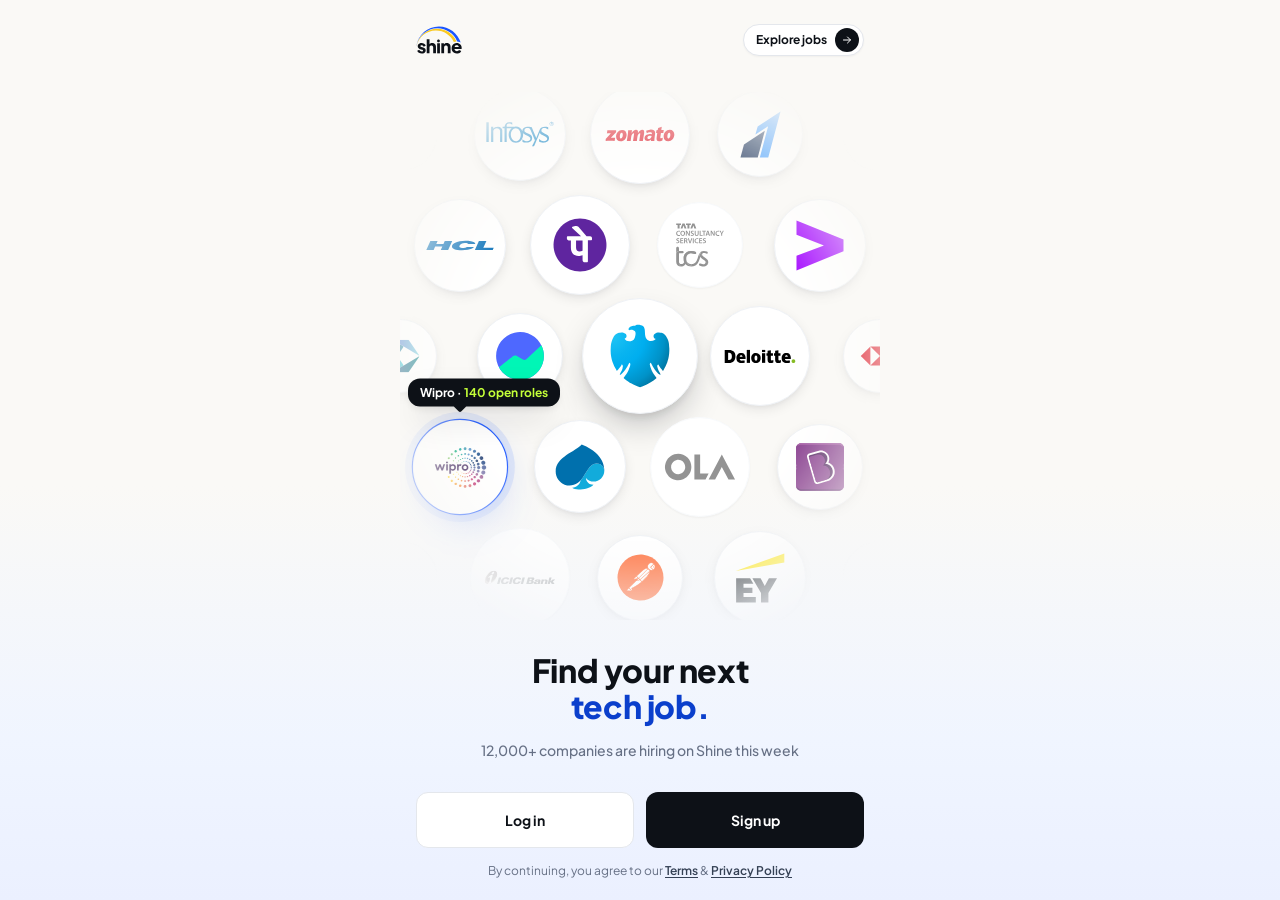
==== commit 36e140dc: "zoomed in issue resolved" ====
--- a/index.html
+++ b/index.html
@@ -3,6 +3,19 @@
 <head>
 <meta charset="utf-8">
 <meta name="viewport" content="width=device-width, initial-scale=1, viewport-fit=cover">
+<script data-ios-nozoom>
+  /* iOS Safari auto-zooms the page when a focused field's text is under 16px
+     (search modal, filter search). Adding maximum-scale=1 on iOS / iPadOS only
+     stops that auto-zoom without touching the design. Pinch-to-zoom still works
+     (iOS ignores scale limits for user gestures since iOS 10), and Android —
+     which never auto-zooms — keeps its viewport untouched. */
+  (function () {
+    var iOS = /iP(hone|ad|od)/.test(navigator.userAgent) ||
+              (navigator.platform === 'MacIntel' && navigator.maxTouchPoints > 1);   // iPadOS "desktop" mode
+    var m = document.querySelector('meta[name="viewport"]');
+    if (iOS && m && !/maximum-scale/.test(m.content)) m.content += ', maximum-scale=1';
+  })();
+</script>
 <meta name="description" content="Find your next job on Shine — 12,000+ companies hiring this week.">
 <meta name="theme-color" content="#FAF9F6">
 <title>Shine — Find your next job</title>
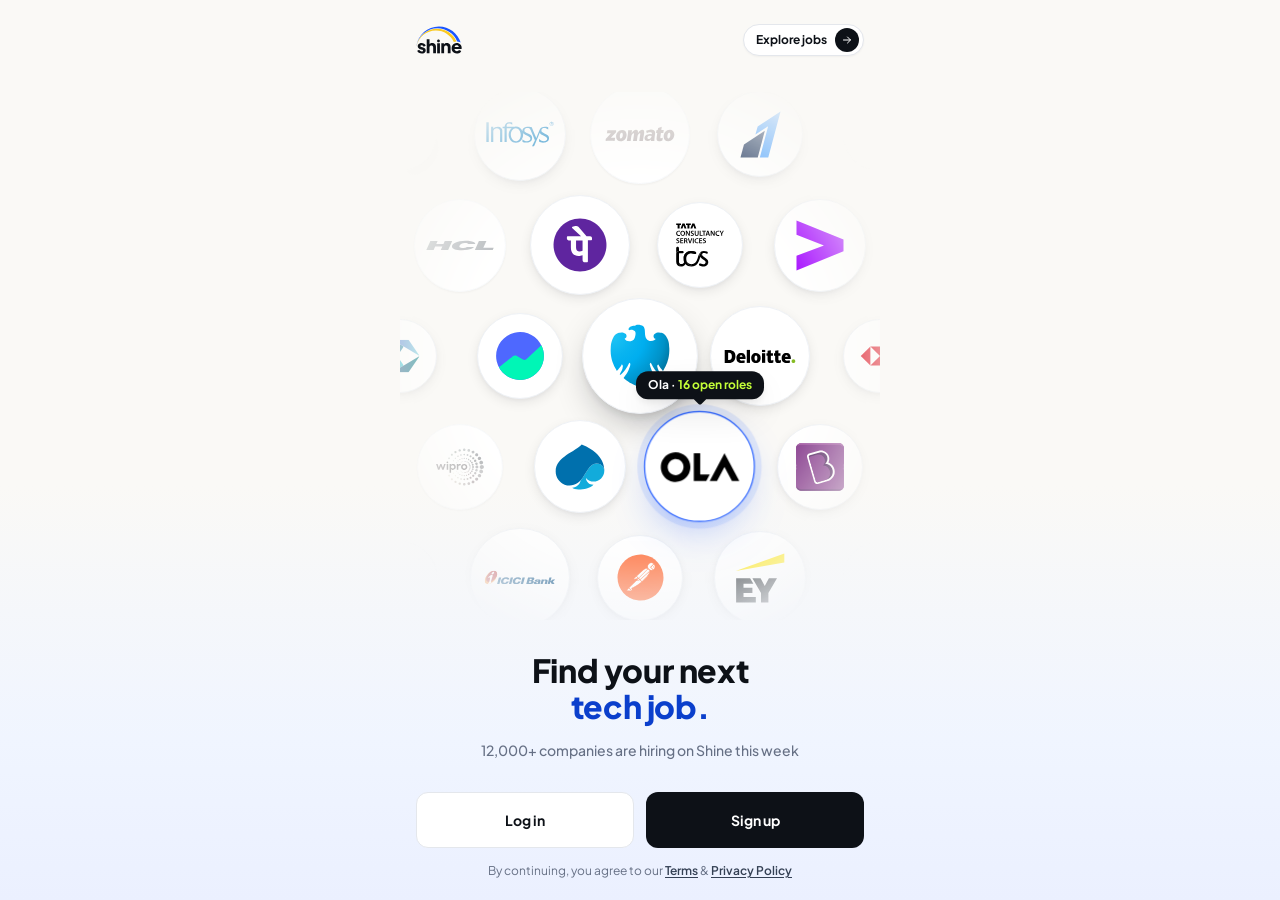
==== commit 04b2fb54: "login flow added" ====
--- a/index.html
+++ b/index.html
@@ -44,7 +44,7 @@
     <p class="sub">12,000+ companies are hiring on Shine this week</p>
   </section>
   <footer class="foot">
-    <div class="cta-row"><a class="btn btn--xl btn--secondary" href="#">Log in</a><a class="btn btn--xl btn--primary" href="#">Sign up</a></div>
+    <div class="cta-row"><a class="btn btn--xl btn--secondary" href="login-flow.html">Log in</a><a class="btn btn--xl btn--primary" href="#">Sign up</a></div>
     <p class="legal">By continuing, you agree to our <a href="#">Terms</a> &amp; <a href="#">Privacy Policy</a></p>
   </footer>
 </main>
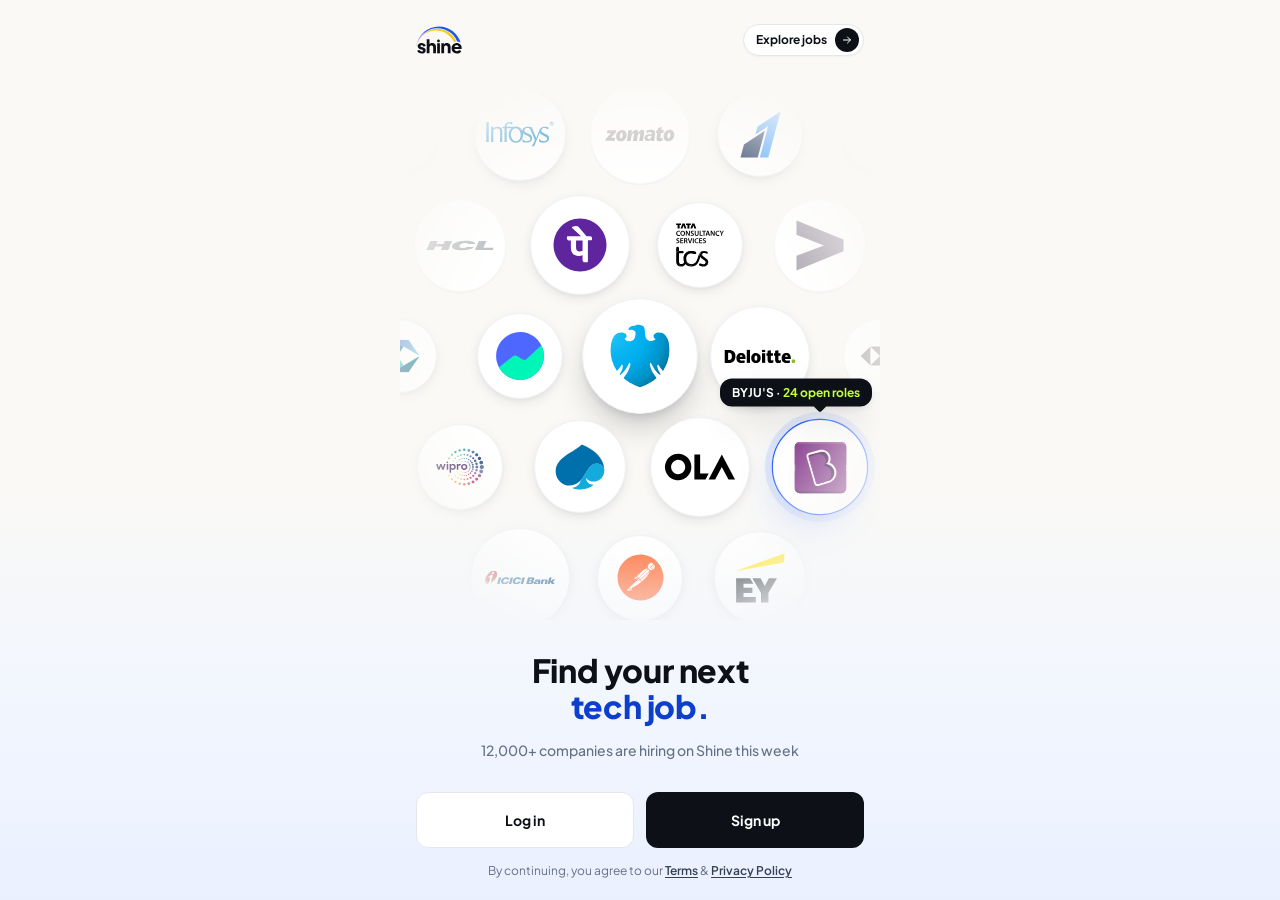
==== commit 7e0f6487: "alert component created" ====
--- a/index.html
+++ b/index.html
@@ -23,6 +23,8 @@
 <link href="https://fonts.googleapis.com/css2?family=Plus+Jakarta+Sans:wght@400;500;600;700;800&display=swap" rel="stylesheet">
 <link rel="stylesheet" href="css/app-home-logout.css">
 <link rel="stylesheet" href="components/search-modal/search-modal.css">
+<!-- COMPONENT · notify v1.0.0 -->
+<link rel="stylesheet" href="components/notify/notify.css">
 </head>
 <body>
 
@@ -51,5 +53,7 @@
 <script src="js/app-home-logout.js" defer></script>
 <script>window.ShineSearchConfig = { resultsUrl: "jsrp-logout.html" };   /* Search Jobs → logged-out JSRP */</script>
 <script src="components/search-modal/search-modal.js" defer></script>
+<!-- COMPONENT · notify v1.0.0 -->
+<script src="components/notify/notify.js"></script>
 </body>
 </html>
--- a/components/search-modal/search-modal.css
+++ b/components/search-modal/search-modal.css
@@ -1,5 +1,5 @@
 /* ═══════════════════════════════════════════════════════════════════════
-   SHINE · SEARCH MODAL  (app component)                       v1.0.0
+   SHINE · SEARCH MODAL  (app component)                       v1.3.0
    "What's next for you?" — keyword · location · experience → Search Jobs
    ───────────────────────────────────────────────────────────────────────
    Ported from the JSRP "Edit search" overlay (jsrp/JSRP-Index.html,
@@ -16,6 +16,13 @@
      variants) · CTA = A.02 Button (Primary · Brand — search is the one
      place brand blue is allowed) · error = A.07 Alert (negative) ·
      toast = A.09 Toast.
+   • v1.1.0 — fields use the same A.01 Input spec as the login flow
+     (md 44 · white fill · 12px inset · medium-weight placeholder ·
+     brand-600 border + 3px brand ring on focus).
+   • v1.2.0 — the validation alert sits OUTSIDE the card, 12px below it,
+     as a solid floating alert (readable on the scrim); shorter copy.
+   • v1.3.0 — toasts go through ShineNotify (app-components/notify) when the
+     page has it; .ssm-toast below is only the stand-alone fallback.
    ═══════════════════════════════════════════════════════════════════════ */
 
 /* ── Scoped tokens ─────────────────────────────────────────────────── */
@@ -77,7 +84,7 @@
   --ssm-radius-xs: 2px; --ssm-radius-md: 8px; --ssm-radius-lg: 12px; --ssm-radius-2xl: 24px; --ssm-radius-full: 1024px;
   --ssm-icon-xs: 12px; --ssm-icon-sm: 14px; --ssm-icon-md: 16px;
   --ssm-control-close: 32px;                       /* close disc — matches JSRP mobile */
-  --ssm-control-sm: 40px; --ssm-control-lg: 48px;
+  --ssm-control-sm: 40px; --ssm-control-md: 44px; --ssm-control-lg: 48px;
   --ssm-dropdown-max: 260px;                       /* keeps the list clear of the on-screen keyboard */
 
   /* elevation (§2.5 · light) */
@@ -88,6 +95,7 @@
   --ssm-elev-brand-raised: 0 6px 14px -4px var(--ssm-c-brand-500-op45);
   --ssm-elev-brand-lifted: 0 16px 40px -12px var(--ssm-c-brand-500-op40);
   --ssm-elev-focus: 0 0 0 4px var(--ssm-c-brand-500-op10);
+  --ssm-elev-field-focus: 0 0 0 3px var(--ssm-c-brand-500-op18);   /* A.01 Input focus ring — same as the login flow */
 
   /* motion */
   --ssm-ease-out: cubic-bezier(.22,1,.36,1);
@@ -113,9 +121,12 @@
 .ssm.is-open { opacity: 1; }
 html.ssm-lock, html.ssm-lock body { overflow: hidden !important; }
 
+/* ── Dialog = card + the alert that floats below it ────────────────── */
+.ssm-dialog { position: relative; width: 100%; max-width: 480px; flex: none; }
+
 /* ── Card ──────────────────────────────────────────────────────────── */
 .ssm-card {
-  position: relative; width: 100%; max-width: 480px; flex: none;
+  position: relative; width: 100%;
   background: var(--ssm-surface-raised);
   border-radius: var(--ssm-radius-2xl);
   padding: var(--ssm-section-md) var(--ssm-section-sm) var(--ssm-section-sm);
@@ -131,7 +142,7 @@
   background: radial-gradient(ellipse at top right, var(--ssm-c-brand-500-op12), transparent 65%);
 }
 @keyframes ssm-shake { 0%,100%{transform:translateX(0)} 25%{transform:translateX(-6px)} 50%{transform:translateX(6px)} 75%{transform:translateX(-3px)} }
-.ssm-card.is-shaking { animation: ssm-shake 360ms ease; }
+.ssm-dialog.is-shaking { animation: ssm-shake 360ms ease; }
 
 /* Close — circular, warm well (Button · icon-only, compact) */
 .ssm-close {
@@ -163,21 +174,20 @@
 .ssm-title .ssm-accent { color: var(--ssm-content-brand); }
 
 .ssm-form { position: relative; }
-/* ── Fields (A.01 Input · search + select variants · lg 48) ────────── */
+/* ── Fields (A.01 Input · search + select variants · md 44 — same spec as the login flow) ── */
 .ssm-fields { position: relative; display: flex; flex-direction: column; gap: var(--ssm-stack-md); }
 .ssm-field {
   position: relative; min-width: 0;
   display: flex; align-items: center; gap: var(--ssm-inline-md);
-  height: var(--ssm-control-lg); padding: 0 var(--ssm-inset-xl);
-  background: var(--ssm-surface-base);
+  height: var(--ssm-control-md); padding: 0 var(--ssm-inset-lg);
+  background: var(--ssm-surface-raised);
   border: var(--ssm-stroke-thin) solid var(--ssm-stroke-base);
   border-radius: var(--ssm-radius-lg);
   cursor: text;
   transition: background var(--ssm-dur-fast) ease, border-color var(--ssm-dur-fast) ease, box-shadow var(--ssm-dur-fast) ease;
 }
-@media (hover: hover) { .ssm-field:hover { background: var(--ssm-surface-hover); border-color: var(--ssm-stroke-strong); } }
 .ssm-field:focus-within, .ssm-field.is-open {
-  background: var(--ssm-surface-raised); border-color: var(--ssm-stroke-focus); box-shadow: var(--ssm-elev-focus);
+  border-color: var(--ssm-content-brand); box-shadow: var(--ssm-elev-field-focus);
 }
 .ssm-field-icon { display: inline-flex; flex: none; color: var(--ssm-content-faded); transition: color var(--ssm-dur-fast); }
 .ssm-field:focus-within .ssm-field-icon, .ssm-field.is-open .ssm-field-icon { color: var(--ssm-content-base); }
@@ -189,8 +199,8 @@
   white-space: nowrap; overflow: hidden; text-overflow: ellipsis;
   -webkit-appearance: none; appearance: none;
 }
-.ssm-input::placeholder { color: var(--ssm-content-faded); font-weight: var(--ssm-w-regular); opacity: 1; }
-.ssm-value.is-empty { color: var(--ssm-content-faded); font-weight: var(--ssm-w-regular); }
+.ssm-input::placeholder { color: var(--ssm-content-faded); font-weight: var(--ssm-w-medium); opacity: 1; }
+.ssm-value.is-empty { color: var(--ssm-content-faded); }
 .ssm-field--select { cursor: pointer; -webkit-user-select: none; user-select: none; }
 .ssm-field--select:focus-visible { outline: none; }
 .ssm-caret { display: inline-flex; flex: none; color: var(--ssm-content-faded); transition: transform 200ms ease; }
@@ -233,18 +243,22 @@
   font-size: var(--ssm-body-sm-size); line-height: var(--ssm-body-sm-lh); color: var(--ssm-content-faded); }
 .ssm-option-empty b { color: var(--ssm-content-base); font-weight: var(--ssm-w-bold); }
 
-/* ── Error (A.07 Alert · negative) — inside the card, collapses when hidden ── */
-.ssm-error-wrap { display: grid; grid-template-rows: 0fr; transition: grid-template-rows 220ms ease; }
-.ssm-error-wrap.is-shown { grid-template-rows: 1fr; }
-.ssm-error-wrap > div { overflow: hidden; }
+/* ── Error (A.07 Alert · negative) — floats 12px below the card, outside it (v1.2.0) ──
+   solid fill + overlay shadow so it reads clearly on the dimmed, blurred scrim */
+.ssm-error-wrap {
+  margin-top: var(--ssm-stack-md); pointer-events: none;
+  opacity: 0; visibility: hidden; transform: translateY(calc(-1 * var(--ssm-inset-sm)));
+  transition: opacity 200ms ease, transform 260ms var(--ssm-ease-out), visibility 0s linear 260ms;
+}
+.ssm-error-wrap.is-shown { opacity: 1; visibility: visible; transform: none; transition-delay: 0s; }
 .ssm-error {
-  display: flex; align-items: flex-start; gap: var(--ssm-inline-md);
-  margin-top: var(--ssm-stack-md); padding: var(--ssm-inset-md) var(--ssm-inset-lg);
+  display: flex; align-items: center; gap: var(--ssm-inline-md); margin: 0;
+  padding: var(--ssm-inset-lg) var(--ssm-inset-xl);
   background: var(--ssm-surface-negative-subtle); border: var(--ssm-stroke-thin) solid var(--ssm-stroke-negative);
-  border-radius: var(--ssm-radius-lg); color: var(--ssm-content-negative);
-  font-size: var(--ssm-body-sm-size); line-height: var(--ssm-body-sm-lh); font-weight: var(--ssm-w-semibold);
-}
-.ssm-error svg { width: var(--ssm-icon-md); height: var(--ssm-icon-md); flex: none; margin-top: 1px; }
+  border-radius: var(--ssm-radius-lg); color: var(--ssm-content-negative); box-shadow: var(--ssm-elev-overlay);
+  font-size: var(--ssm-body-md-size); line-height: var(--ssm-body-md-lh); font-weight: var(--ssm-w-semibold);
+}
+.ssm-error svg { width: var(--ssm-icon-md); height: var(--ssm-icon-md); flex: none; }
 
 /* ── Submit (A.02 Button · Primary · Brand · lg 48 · block) ─────────── */
 .ssm-submit {
@@ -279,5 +293,5 @@
 
 @media (prefers-reduced-motion: reduce) {
   .ssm, .ssm-card, .ssm-dropdown, .ssm-error-wrap, .ssm-toast { transition: none !important; }
-  .ssm-card.is-shaking { animation: none; }
-}
+  .ssm-dialog.is-shaking { animation: none; }
+}
--- a/components/notify/notify.css
+++ b/components/notify/notify.css
@@ -0,0 +1,156 @@
+/* ═══════════════════════════════════════════════════════════════════════
+   SHINE · NOTIFY  (app component)                              v1.0.0
+   Two floating nudges for every screen of the Shine app:
+
+     Toast   — small dark pill at the BOTTOM. One background (inverse black);
+               the tone shows only in the icon colour (DS A.09 Toast).
+               "Resume uploaded", "Link copied", "Job saved".
+     Alert   — contextual card at the TOP (the "Account not found" look:
+               icon disc · title · text · optional action), coloured by tone.
+               For results that need a moment of attention: server errors,
+               "Couldn't send OTP", "Profile updated", "Session expiring".
+
+   Tones (both): success · warning · error · brand · neutral
+     (DS intents positive · notice · negative · info · neutral)
+
+   • Every class is prefixed `sn-`; the component carries its OWN scoped token
+     layer (values from design-system/DESIGN-SYSTEM.md, light) so it renders
+     the same on any page, whatever token vocabulary the host uses.
+   • Floating Alert is a deliberate extension of DS A.07 (which is inline-only):
+     same anatomy and intent colours, delivered as an overlay that auto-dismisses.
+   ═══════════════════════════════════════════════════════════════════════ */
+
+/* ── Scoped tokens ─────────────────────────────────────────────────── */
+.sn-layer {
+  /* palette */
+  --sn-black: #0D1117; --sn-white: #FFFFFF;
+  --sn-cn-200: #E4E7EC; --sn-cn-500: #667085; --sn-cn-700: #344054;
+  --sn-green-50: #EAFAF0; --sn-green-300: #5DD4A1; --sn-green-600: #0E9A5A; --sn-green-700: #027A48;
+  --sn-amber-100: #FFF4ED; --sn-amber-400: #FAB663; --sn-amber-600: #D97706; --sn-amber-700: #A35A04;
+  --sn-red-50: #FEF2F2; --sn-red-200: #FECDCA; --sn-red-300: #FCA5A0; --sn-red-600: #B42318;
+  --sn-brand-100: #EBF0FF; --sn-brand-200: #C9DBFF; --sn-brand-300: #7EA3FF; --sn-brand-600: #0B3FCC;
+
+  /* semantic */
+  --sn-content-base: var(--sn-black);
+  --sn-content-muted: var(--sn-cn-700);
+  --sn-content-on-dark: var(--sn-white);
+  --sn-surface-raised: var(--sn-white);
+  --sn-surface-inverse: var(--sn-black);
+  --sn-stroke-base: var(--sn-cn-200);
+
+  /* type · size · space · motion */
+  --sn-font: "Plus Jakarta Sans", system-ui, -apple-system, sans-serif;
+  --sn-body-md: 14px; --sn-body-md-lh: 20px;
+  --sn-body-sm: 12px; --sn-body-sm-lh: 18px;
+  --sn-w-medium: 500; --sn-w-semibold: 600; --sn-w-bold: 700;
+  --sn-gutter: 16px;                                  /* spacing.layout.xs — screen edge gap */
+  --sn-radius-lg: 12px; --sn-radius-full: 1024px;
+  --sn-icon-sm: 14px; --sn-icon-md: 16px;
+  --sn-disc: 32px; --sn-cta-h: 32px;
+  --sn-elev-overlay: 0 16px 36px -10px rgba(13,17,23,.30), 0 4px 10px -2px rgba(13,17,23,.10);
+  --sn-elev-toast: 0 10px 24px rgba(16,24,40,.20);
+  --sn-ease-out: cubic-bezier(.22,1,.36,1);
+  --sn-ease-in: cubic-bezier(.4,0,1,1);
+
+  /* placement — pages can override with ShineNotify.configure({ toastBottom, alertTop }) */
+  --sn-toast-bottom: 32px;
+  --sn-alert-top: 12px;
+  --sn-z: 10000;                                      /* above sheets (100+) and the search modal (9997) */
+}
+
+/* ── Layers (one per kind, created on first use) ───────────────────── */
+.sn-layer {
+  position: fixed; left: 0; right: 0; z-index: var(--sn-z);
+  display: flex; flex-direction: column; align-items: center;
+  padding: 0 var(--sn-gutter); pointer-events: none;
+  font-family: var(--sn-font); -webkit-font-smoothing: antialiased; -webkit-tap-highlight-color: transparent;
+}
+.sn-layer *, .sn-layer *::before, .sn-layer *::after { box-sizing: border-box; }
+.sn-layer--toast { bottom: calc(var(--sn-toast-bottom) + env(safe-area-inset-bottom, 0px)); }
+.sn-layer--alert { top: calc(var(--sn-alert-top) + env(safe-area-inset-top, 0px)); }
+
+/* ══ Toast — dark pill, tone = icon colour (DS A.09) ══════════════════ */
+.sn-toast {
+  display: inline-flex; align-items: center; gap: 8px; max-width: min(100%, 480px);
+  padding: 12px 20px; border-radius: var(--sn-radius-full);
+  background: var(--sn-surface-inverse); color: var(--sn-content-on-dark);
+  box-shadow: var(--sn-elev-toast);
+  font-size: var(--sn-body-md); line-height: var(--sn-body-md-lh); font-weight: var(--sn-w-semibold);
+  white-space: nowrap;
+  opacity: 0; transform: translateY(12px);
+  transition: opacity 200ms ease, transform 260ms var(--sn-ease-out);
+}
+.sn-toast.is-in { opacity: 1; transform: none; }
+.sn-toast.is-out { opacity: 0; transform: translateY(8px); transition: opacity 180ms ease, transform 200ms var(--sn-ease-in); }
+.sn-toast-text { min-width: 0; overflow: hidden; text-overflow: ellipsis; }   /* one line, never wraps */
+.sn-toast-icon { display: inline-flex; flex: none; color: var(--sn-content-on-dark); }
+.sn-toast-icon svg { width: var(--sn-icon-sm); height: var(--sn-icon-sm); }
+.sn-toast[data-tone="success"] .sn-toast-icon { color: var(--sn-green-300); }
+.sn-toast[data-tone="warning"] .sn-toast-icon { color: var(--sn-amber-400); }
+.sn-toast[data-tone="error"]   .sn-toast-icon { color: var(--sn-red-300); }
+.sn-toast[data-tone="brand"]   .sn-toast-icon { color: var(--sn-brand-300); }
+
+/* ══ Alert — contextual card at the top (DS A.07 anatomy, floating) ═══ */
+.sn-alert {
+  --sn-a-bg: var(--sn-surface-raised); --sn-a-stroke: var(--sn-stroke-base);
+  --sn-a-title: var(--sn-content-base); --sn-a-icon: var(--sn-content-muted);
+  position: relative; pointer-events: auto; touch-action: pan-x;
+  display: flex; align-items: center; gap: 12px; width: 100%; max-width: 480px;
+  padding: 12px; border-radius: var(--sn-radius-lg);
+  background: var(--sn-a-bg); border: 1px solid var(--sn-a-stroke);
+  box-shadow: var(--sn-elev-overlay);
+  font-size: var(--sn-body-sm); line-height: var(--sn-body-sm-lh); color: var(--sn-content-muted);
+  opacity: 0; transform: translateY(-16px) scale(.98);
+  transition: opacity 220ms ease, transform 340ms var(--sn-ease-out);
+  cursor: default;
+}
+.sn-alert.is-in { opacity: 1; transform: none; }
+.sn-alert.is-out { opacity: 0; transform: translateY(-12px) scale(.98); transition: opacity 180ms ease, transform 220ms var(--sn-ease-in); }
+.sn-alert.is-dragging { transition: none; }
+.sn-alert[data-tone="success"] { --sn-a-bg: var(--sn-green-50);  --sn-a-stroke: rgba(14,154,90,.28);  --sn-a-title: var(--sn-green-700); --sn-a-icon: var(--sn-green-700); }
+.sn-alert[data-tone="warning"] { --sn-a-bg: var(--sn-amber-100); --sn-a-stroke: rgba(217,119,6,.30);  --sn-a-title: var(--sn-amber-700); --sn-a-icon: var(--sn-amber-700); }
+.sn-alert[data-tone="error"]   { --sn-a-bg: var(--sn-red-50);    --sn-a-stroke: var(--sn-red-200);     --sn-a-title: var(--sn-red-600);   --sn-a-icon: var(--sn-red-600); }
+.sn-alert[data-tone="brand"]   { --sn-a-bg: var(--sn-brand-100); --sn-a-stroke: var(--sn-brand-200);   --sn-a-title: var(--sn-brand-600); --sn-a-icon: var(--sn-brand-600); }
+.sn-alert[data-tone="neutral"] { --sn-a-bg: var(--sn-surface-raised); --sn-a-stroke: var(--sn-stroke-base); --sn-a-title: var(--sn-content-base); --sn-a-icon: var(--sn-content-muted); }
+
+/* icon disc — white, ringed in the tone's stroke, top-aligned with the title */
+.sn-alert-disc {
+  flex: none; align-self: flex-start; width: var(--sn-disc); height: var(--sn-disc);
+  display: grid; place-items: center; border-radius: var(--sn-radius-full);
+  background: var(--sn-surface-raised); border: 1px solid var(--sn-a-stroke); color: var(--sn-a-icon);
+}
+.sn-alert[data-tone="neutral"] .sn-alert-disc { background: #F7F9FB; }
+.sn-alert-disc svg { width: var(--sn-icon-md); height: var(--sn-icon-md); }
+.sn-alert-body { flex: 1; min-width: 0; display: flex; flex-direction: column; gap: 2px; }
+.sn-alert-title { font-size: var(--sn-body-md); line-height: var(--sn-body-md-lh); font-weight: var(--sn-w-bold); color: var(--sn-a-title); }
+.sn-alert-text { font-weight: var(--sn-w-medium); overflow-wrap: anywhere; }
+.sn-alert-text b, .sn-alert-text strong { color: var(--sn-content-base); font-weight: var(--sn-w-semibold); }
+
+/* action — DS A.02 Button · Secondary, compact 32 px pill */
+.sn-alert-cta {
+  flex: none; display: inline-flex; align-items: center; justify-content: center;
+  height: var(--sn-cta-h); padding: 0 12px; margin: 0; border-radius: var(--sn-radius-full);
+  background: var(--sn-surface-raised); color: var(--sn-content-base); border: 1px solid var(--sn-stroke-base);
+  font: var(--sn-w-bold) var(--sn-body-sm)/var(--sn-body-sm-lh) var(--sn-font); white-space: nowrap;
+  text-decoration: none; cursor: pointer; -webkit-appearance: none; appearance: none;
+  transition: transform 120ms ease, background-color 150ms ease;
+}
+.sn-alert-cta:active { transform: scale(.97); background: #EEF1F5; }
+@media (hover: hover) { .sn-alert-cta:hover { background: #F7F9FB; } }
+.sn-alert-cta:focus-visible { outline: 1.5px solid var(--sn-brand-600); outline-offset: 2px; }
+
+/* time-left hairline along the bottom edge (pauses with the timer) */
+.sn-alert-timer {
+  position: absolute; left: 12px; right: 12px; bottom: 0; height: 2px; border-radius: 2px;
+  background: var(--sn-a-stroke); transform-origin: left center; transform: scaleX(0); opacity: .9;
+}
+.sn-alert.is-running .sn-alert-timer { animation: sn-timer var(--sn-dur, 5000ms) linear forwards; }
+.sn-alert.is-paused .sn-alert-timer { animation-play-state: paused; }
+@keyframes sn-timer { from { transform: scaleX(1); } to { transform: scaleX(0); } }
+
+.sn-sr { position: absolute; width: 1px; height: 1px; margin: -1px; padding: 0; overflow: hidden; clip: rect(0 0 0 0); white-space: nowrap; border: 0; }
+
+@media (prefers-reduced-motion: reduce) {
+  .sn-toast, .sn-alert, .sn-toast.is-out, .sn-alert.is-out { transform: none !important; transition: opacity 150ms ease !important; }
+  .sn-alert.is-running .sn-alert-timer { animation: none; }
+}
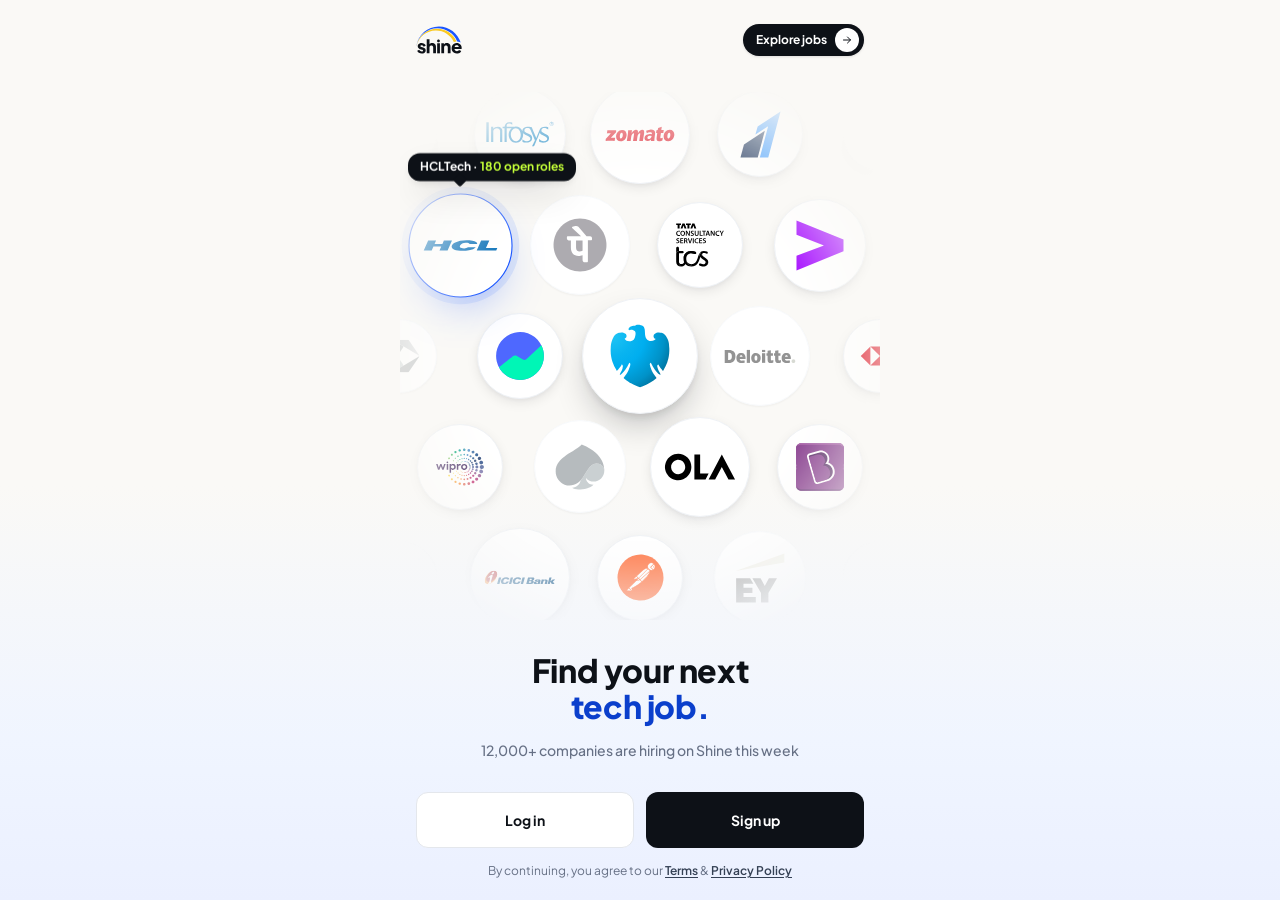
==== commit 1e3df3fb: "refinement on few UI issues" ====
--- a/index.html
+++ b/index.html
@@ -39,7 +39,7 @@
 <path d="M111.367 38C151.563 38 186.076 62.3239 200.993 97.0547C196.523 97.1799 192.397 98.1007 188.614 99.8174C174.186 68.2516 142.335 46.3175 105.36 46.3174C61.9889 46.3174 25.6667 76.4962 16.2451 117H15.6201C24.2635 71.9991 63.8449 38 111.367 38Z" fill="var(--c-logo-yellow)"/>
 <path d="M119.367 27C167.02 27 207.291 58.5937 220.382 101.977C218.896 101.024 217.289 100.2 215.559 99.5078C212.244 98.1144 208.508 97.3131 204.352 97.0996C189.475 61.2298 154.118 36 112.867 36C64.338 36 23.9658 70.918 15.501 117H15C22.497 66.0825 66.3669 27 119.367 27Z" fill="var(--c-brand-500)"/>
 </svg>
-<a class="pill-explore" href="#" data-shine-search data-ssm-source="home" aria-haspopup="dialog">Explore jobs<span class="arr"><span class="ic"><svg viewBox="0 0 24 24" fill="none" stroke="currentColor" stroke-width="2" stroke-linecap="round" stroke-linejoin="round"><path d="M5 12h14M13 6l6 6-6 6"/></svg></span></span></a></header>
+<a class="pill-explore pill-dark" href="#" data-shine-search data-ssm-source="home" aria-haspopup="dialog">Explore jobs<span class="arr"><span class="ic"><svg viewBox="0 0 24 24" fill="none" stroke="currentColor" stroke-width="2" stroke-linecap="round" stroke-linejoin="round"><path d="M5 12h14M13 6l6 6-6 6"/></svg></span></span></a></header>
   <section class="stage" aria-hidden="true"><div class="field"><span class="bub" data-logo="swiggy" style="--x:0%;--y:8%;--s:15.3cqmin;--fx:-3.5px;--fy:3.1px;--fd:6.0s;--dl:-5.3s"><span class="face"><i class="logo lg-swiggy " role="img" aria-label="Swiggy"></i></span></span><span class="bub" data-logo="infosys" style="--x:25%;--y:8%;--s:19.35cqmin;--fx:3.1px;--fy:-3.7px;--fd:8.3s;--dl:-6.6s"><span class="face wide"><i class="logo lg-infosys " role="img" aria-label="Infosys"></i></span></span><span class="bub" data-logo="zomato" style="--x:50%;--y:8%;--s:20.7cqmin;--fx:4.3px;--fy:-3.5px;--fd:7.4s;--dl:-7.2s"><span class="face wide"><i class="logo lg-zomato " role="img" aria-label="Zomato"></i></span></span><span class="bub" data-logo="razorpay" style="--x:75%;--y:8%;--s:18.0cqmin;--fx:3.8px;--fy:-5.1px;--fd:6.7s;--dl:-0.8s"><span class="face"><i class="logo lg-razorpay " role="img" aria-label="Razorpay"></i></span></span><span class="bub" data-logo="amazon" style="--x:100%;--y:8%;--s:15.3cqmin;--fx:4.1px;--fy:4.7px;--fd:8.1s;--dl:-6.3s"><span class="face"><i class="logo lg-amazon " role="img" aria-label="Amazon"></i></span></span><span class="bub" data-vis data-logo="hcl" style="--x:12.5%;--y:29%;--s:19.35cqmin;--fx:2.7px;--fy:-4.5px;--fd:6.2s;--dl:-5.9s"><span class="face wide"><i class="logo lg-hcl " role="img" aria-label="HCLTech"></i></span></span><span class="bub" data-vis data-logo="phonepe" style="--x:37.5%;--y:29%;--s:20.7cqmin;--fx:3.5px;--fy:-4.3px;--fd:7.8s;--dl:-6.3s"><span class="face"><i class="logo lg-phonepe " role="img" aria-label="PhonePe"></i></span></span><span class="bub" data-vis data-logo="tcs" style="--x:62.5%;--y:29%;--s:18.0cqmin;--fx:-3.8px;--fy:-4.5px;--fd:6.6s;--dl:-5.3s"><span class="face"><i class="logo lg-tcs " role="img" aria-label="TCS"></i></span></span><span class="bub" data-vis data-logo="accenture" style="--x:87.5%;--y:29%;--s:19.35cqmin;--fx:-3.5px;--fy:-3.3px;--fd:7.8s;--dl:-2.8s"><span class="face"><i class="logo lg-accenture " role="img" aria-label="Accenture"></i></span></span><span class="bub" data-logo="cognizant" style="--x:0%;--y:50%;--s:15.3cqmin;--fx:-3.3px;--fy:-3.3px;--fd:6.2s;--dl:-7.8s"><span class="face"><i class="logo lg-cognizant " role="img" aria-label="Cognizant"></i></span></span><span class="bub" data-vis data-logo="groww" style="--x:25%;--y:50%;--s:18.0cqmin;--fx:-2.9px;--fy:-3.0px;--fd:6.7s;--dl:-8.1s"><span class="face"><i class="logo lg-groww " role="img" aria-label="Groww"></i></span></span><span class="bub big" data-vis data-logo="barclays" style="--x:50%;--y:50%;--s:24.3cqmin;--fx:3.2px;--fy:3.7px;--fd:7.9s;--dl:-4.4s"><span class="face"><i class="logo lg-barclays " role="img" aria-label="Barclays"></i></span></span><span class="bub" data-vis data-logo="deloitte" style="--x:75%;--y:50%;--s:20.7cqmin;--fx:-3.3px;--fy:3.2px;--fd:7.0s;--dl:-7.3s"><span class="face wide"><i class="logo lg-deloitte " role="img" aria-label="Deloitte"></i></span></span><span class="bub" data-logo="hsbc" style="--x:100%;--y:50%;--s:15.3cqmin;--fx:-4.3px;--fy:4.1px;--fd:8.4s;--dl:-7.2s"><span class="face"><i class="logo lg-hsbc " role="img" aria-label="HSBC"></i></span></span><span class="bub" data-vis data-logo="wipro" style="--x:12.5%;--y:71%;--s:18.0cqmin;--fx:3.4px;--fy:5.4px;--fd:6.2s;--dl:-6.1s"><span class="face"><i class="logo lg-wipro " role="img" aria-label="Wipro"></i></span></span><span class="bub" data-vis data-logo="capgemini" style="--x:37.5%;--y:71%;--s:19.35cqmin;--fx:3.5px;--fy:-3.0px;--fd:7.4s;--dl:-2.3s"><span class="face"><i class="logo lg-capgemini " role="img" aria-label="Capgemini"></i></span></span><span class="bub" data-vis data-logo="ola" style="--x:62.5%;--y:71%;--s:20.7cqmin;--fx:2.9px;--fy:3.8px;--fd:7.3s;--dl:-8.8s"><span class="face wide"><i class="logo lg-ola " role="img" aria-label="Ola"></i></span></span><span class="bub" data-vis data-logo="byjus" style="--x:87.5%;--y:71%;--s:18.0cqmin;--fx:3.7px;--fy:4.5px;--fd:7.8s;--dl:-4.4s"><span class="face"><i class="logo lg-byjus " role="img" aria-label="BYJU'S"></i></span></span><span class="bub" data-logo="zerodha" style="--x:0%;--y:92%;--s:15.3cqmin;--fx:3.5px;--fy:3.8px;--fd:7.8s;--dl:-8.7s"><span class="face"><i class="logo lg-zerodha " role="img" aria-label="Zerodha"></i></span></span><span class="bub" data-logo="icici_bank" style="--x:25%;--y:92%;--s:20.7cqmin;--fx:3.9px;--fy:3.8px;--fd:6.9s;--dl:-4.4s"><span class="face wide"><i class="logo lg-icici_bank " role="img" aria-label="ICICI Bank"></i></span></span><span class="bub" data-logo="postman" style="--x:50%;--y:92%;--s:18.0cqmin;--fx:-4.4px;--fy:4.4px;--fd:7.7s;--dl:-8.7s"><span class="face"><i class="logo lg-postman " role="img" aria-label="Postman"></i></span></span><span class="bub" data-logo="ey" style="--x:75%;--y:92%;--s:19.35cqmin;--fx:-2.6px;--fy:-4.7px;--fd:6.8s;--dl:-8.8s"><span class="face"><i class="logo lg-ey " role="img" aria-label="EY"></i></span></span><span class="bub" data-logo="rapido" style="--x:100%;--y:92%;--s:15.3cqmin;--fx:4.2px;--fy:-5.3px;--fd:6.0s;--dl:-2.4s"><span class="face wide"><i class="logo lg-rapido " role="img" aria-label="Rapido"></i></span></span></div><span class="tip"></span></section>
   <section class="copy">
     <h1 class="h1"><span class="line">Find your next</span><span class="reel"><span class="reel-in"><span>tech job.</span><span>sales job.</span><span>design job.</span><span>remote job.</span><span>first job.</span><span>tech job.</span></span></span></h1>
--- a/css/app-home-logout.css
+++ b/css/app-home-logout.css
@@ -307,3 +307,9 @@
 .bub.dim{border-color:var(--stroke-neutral-faded);box-shadow:var(--elevation-neutral-subtle)}
 .bub.dim .face{opacity:.42;filter:grayscale(.9)}
 .bub.dim .face.out{opacity:0}
+/* Explore jobs = same dark pill as options 2 & 3 (login-page header Sign-up style), arrow keeps nudging */
+.pill-dark{background:var(--surface-inverse-base);border-color:transparent;color:var(--content-on-fill-dark-base);box-shadow:var(--elevation-neutral-raised);transition:transform .12s ease,box-shadow .15s}
+.pill-dark .arr{background:var(--surface-neutral-raised);color:var(--content-neutral-base)}
+.pill-dark:active{background:var(--surface-inverse-base);transform:scale(.97)}
+.pill-dark:focus-visible{outline:2px solid var(--content-neutral-brand);outline-offset:2px}
+@media (hover:hover){.pill-dark:hover{background:var(--surface-inverse-base);box-shadow:var(--elevation-neutral-overlay)}}
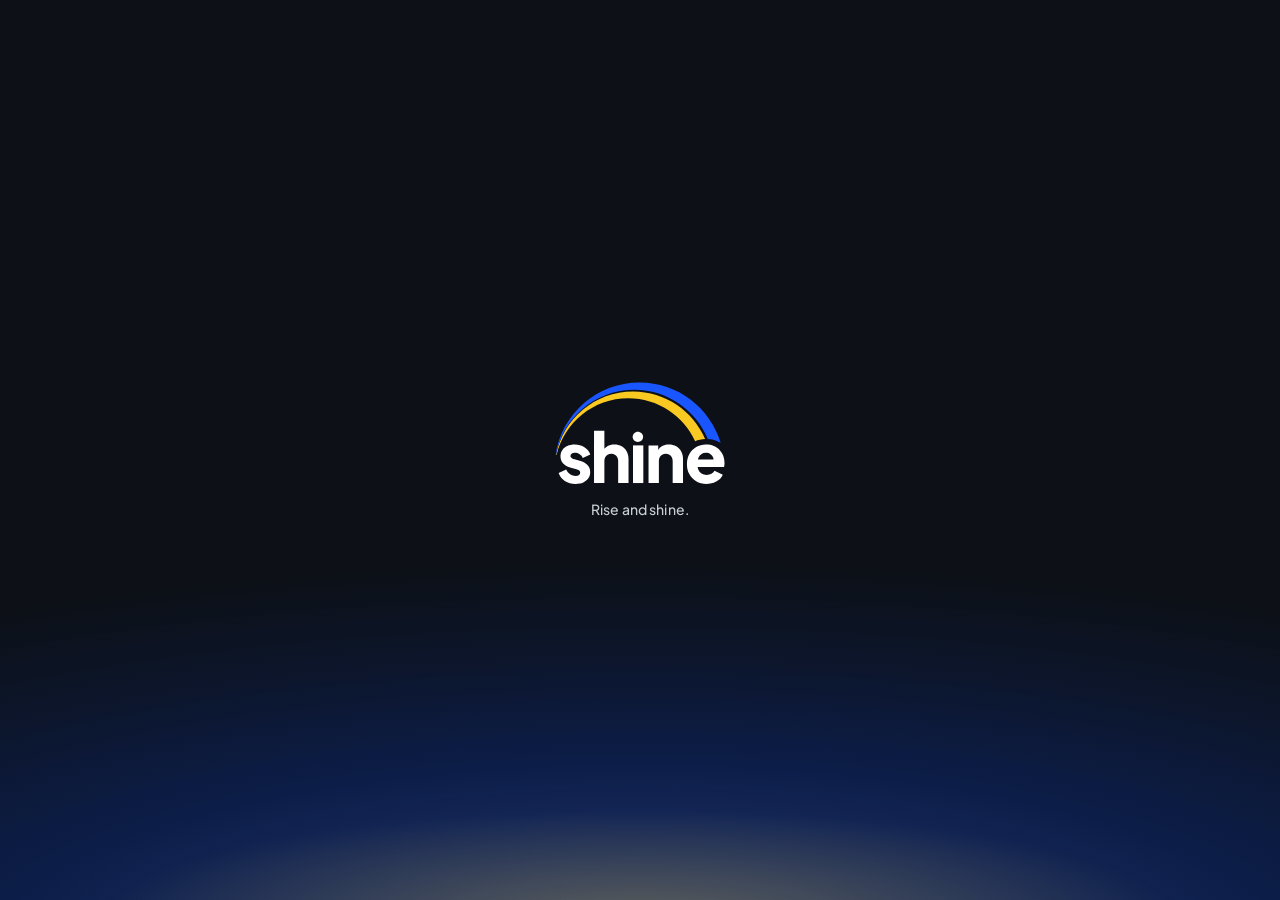
==== commit 665b4a3b: "splash screen added" ====
--- a/index.html
+++ b/index.html
@@ -2,6 +2,24 @@
 <html lang="en">
 <head>
 <meta charset="utf-8">
+<script data-shine-splash>
+  /* App launch → splash first. The first time this page opens in a session (app launch / new browser tab) it hands
+     over to the splash, which plays (~2 s) and returns here with location.replace — so Back never shows the splash and
+     going "home" later in the session does not replay it. Skipped inside iframes and when storage is blocked.
+     #0D1117 = c-cn-black (the splash colour; painted before the redirect so nothing light flashes). */
+  (function () {
+    try {
+      if (window.top !== window) return;
+      var s = sessionStorage, k = 'shine-splash:' + location.pathname;
+      if (s.getItem(k)) return;
+      s.setItem(k, '1'); if (s.getItem(k) !== '1') return;
+      var st = document.createElement('style');
+      st.textContent = 'html{background:#0D1117!important}body{visibility:hidden!important}';
+      document.head.appendChild(st);
+      location.replace('splash.html?to=' + encodeURIComponent(location.href));
+    } catch (e) {}
+  })();
+</script>
 <meta name="viewport" content="width=device-width, initial-scale=1, viewport-fit=cover">
 <script data-ios-nozoom>
   /* iOS Safari auto-zooms the page when a focused field's text is under 16px
--- a/css/app-home-logout.css
+++ b/css/app-home-logout.css
@@ -307,9 +307,14 @@
 .bub.dim{border-color:var(--stroke-neutral-faded);box-shadow:var(--elevation-neutral-subtle)}
 .bub.dim .face{opacity:.42;filter:grayscale(.9)}
 .bub.dim .face.out{opacity:0}
-/* Explore jobs = same dark pill as options 2 & 3 (login-page header Sign-up style), arrow keeps nudging */
-.pill-dark{background:var(--surface-inverse-base);border-color:transparent;color:var(--content-on-fill-dark-base);box-shadow:var(--elevation-neutral-raised);transition:transform .12s ease,box-shadow .15s}
-.pill-dark .arr{background:var(--surface-neutral-raised);color:var(--content-neutral-base)}
-.pill-dark:active{background:var(--surface-inverse-base);transform:scale(.97)}
-.pill-dark:focus-visible{outline:2px solid var(--content-neutral-brand);outline-offset:2px}
-@media (hover:hover){.pill-dark:hover{background:var(--surface-inverse-base);box-shadow:var(--elevation-neutral-overlay)}}
+/* Explore jobs = DS A.02 Primary · Brand (the search CTA) with a breathing brand glow — user pick 2026-10-09 (sample 2);
+   the white disc + nudging arrow stay. The glow swells/settles every 2.8 s; stops on press and under reduced motion. */
+.pill-explore.pill-dark{background:var(--surface-brand-brand-intense);border-color:transparent;color:var(--content-on-fill-dark-base);
+  box-shadow:var(--elevation-brand-raised);transition:transform .14s ease,background-color .15s ease;animation:exBreathe 2.8s ease-in-out infinite}
+.pill-explore.pill-dark .arr{background:var(--surface-neutral-raised);color:var(--content-neutral-brand)}
+.pill-explore.pill-dark:hover{background:var(--surface-brand-brand-intense)}
+.pill-explore.pill-dark:active{background:var(--surface-brand-brand-intense-pressed);transform:scale(.97);animation:none;box-shadow:var(--elevation-brand-subtle)}
+.pill-explore.pill-dark:focus-visible{outline:2px solid var(--stroke-neutral-focus);outline-offset:3px}
+@media (hover:hover){.pill-explore.pill-dark:hover{background:var(--surface-brand-brand-intense-hover)}}
+@keyframes exBreathe{0%,100%{box-shadow:var(--elevation-brand-raised)}50%{box-shadow:0 10px 26px -6px var(--c-brand-500-op45),0 0 0 6px var(--c-brand-500-op10)}}
+@media (prefers-reduced-motion:reduce){.pill-explore.pill-dark{animation:none}}
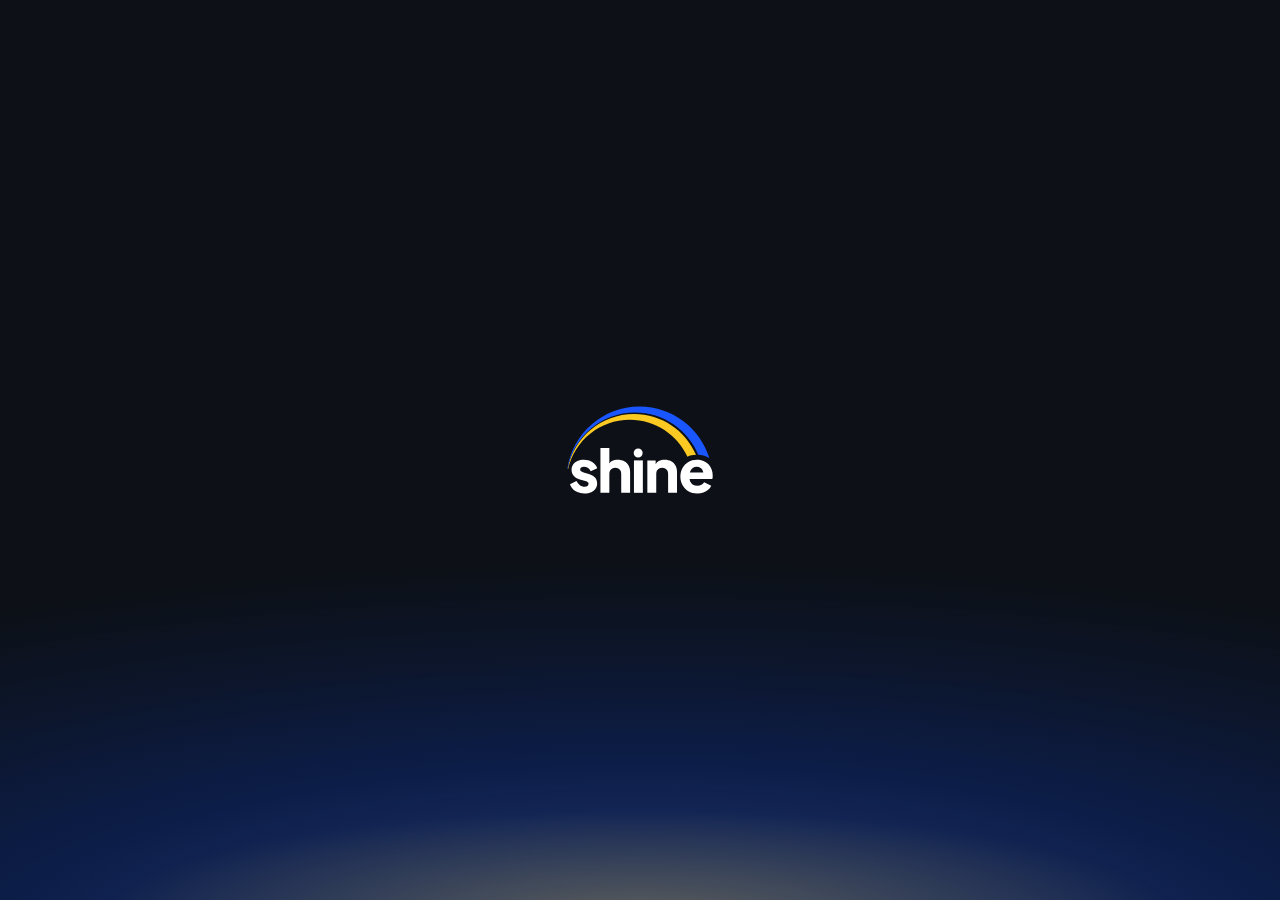
==== commit cf196766: "spacing refinements" ====
--- a/index.html
+++ b/index.html
@@ -43,6 +43,19 @@
 <link rel="stylesheet" href="components/search-modal/search-modal.css">
 <!-- COMPONENT · notify v1.0.0 -->
 <link rel="stylesheet" href="components/notify/notify.css">
+<style data-screen-margin>
+/* ── Screen margin = the JSRP page's gutter (2026-10-10): content sits 24px (DS spacing.layout.sm) from the left and right
+   screen edge, as on jsrp-logout.html. Horizontal only; backgrounds and decorative art may still run edge to edge. ── */
+:root{--screen-margin:var(--spacing-layout-sm,24px)}
+/* homepage: app bar · headline · CTAs + legal */
+html .appbar,html .copy,html .foot{padding-left:var(--screen-margin);padding-right:var(--screen-margin)}
+</style>
+<style data-spacing>
+/* ── Spacing follows the JSRP page (2026-10-10 audit). ── */
+/* Log in · Sign up 8px apart (JSRP card actions / filter footer) · 24px bottom inset (JSRP results / sheets) */
+html .cta-row{gap:var(--spacing-inline-md)}
+html .foot{padding-bottom:max(var(--spacing-section-md),env(safe-area-inset-bottom))}
+</style>
 </head>
 <body>
 
--- a/components/search-modal/search-modal.css
+++ b/components/search-modal/search-modal.css
@@ -1,5 +1,5 @@
 /* ═══════════════════════════════════════════════════════════════════════
-   SHINE · SEARCH MODAL  (app component)                       v1.3.0
+   SHINE · SEARCH MODAL  (app component)                       v1.3.1
    "What's next for you?" — keyword · location · experience → Search Jobs
    ───────────────────────────────────────────────────────────────────────
    Ported from the JSRP "Edit search" overlay (jsrp/JSRP-Index.html,
@@ -77,7 +77,7 @@
   --ssm-inline-sm: 4px; --ssm-inline-md: 8px; --ssm-inline-lg: 12px;
   --ssm-stack-xxs: 4px; --ssm-stack-xs: 8px; --ssm-stack-md: 12px; --ssm-stack-lg: 14px; --ssm-stack-xl: 20px;
   --ssm-section-sm: 20px; --ssm-section-md: 24px; --ssm-section-lg: 32px;
-  --ssm-layout-xs: 16px;
+  --ssm-layout-xs: 24px;           /* screen gutter = JSRP page (spacing.layout.sm) */
 
   /* size (§2.4) */
   --ssm-stroke-thin: 1px; --ssm-stroke-default: 1.5px;
@@ -129,7 +129,7 @@
   position: relative; width: 100%;
   background: var(--ssm-surface-raised);
   border-radius: var(--ssm-radius-2xl);
-  padding: var(--ssm-section-md) var(--ssm-section-sm) var(--ssm-section-sm);
+  padding: var(--ssm-section-md);   /* 24 all round — the JSRP sheets' padding */
   box-shadow: var(--ssm-elev-modal);
   transform: translateY(calc(-1 * var(--ssm-inset-md)));
   transition: transform var(--ssm-dur-slow) var(--ssm-ease-out);
@@ -146,7 +146,7 @@
 
 /* Close — circular, warm well (Button · icon-only, compact) */
 .ssm-close {
-  position: absolute; top: var(--ssm-stack-lg); right: var(--ssm-stack-lg); z-index: 2;
+  position: absolute; top: var(--ssm-inset-xl); right: var(--ssm-inset-xl); z-index: 2;   /* 16 / 16 — JSRP sheet close disc */
   width: var(--ssm-control-close); height: var(--ssm-control-close); padding: 0;
   display: grid; place-items: center; border-radius: var(--ssm-radius-full);
   background: var(--ssm-surface-base); color: var(--ssm-content-muted);
@@ -167,7 +167,7 @@
 .ssm-eyebrow-dot { width: 6px; height: 6px; border-radius: var(--ssm-radius-full); background: var(--ssm-surface-brand);
   box-shadow: 0 0 0 3px var(--ssm-c-brand-500-op18); flex: none; }
 .ssm-title {
-  position: relative; margin: 0 0 var(--ssm-stack-xl); padding-right: calc(var(--ssm-control-close) + var(--ssm-inline-md));
+  position: relative; margin: 0 0 calc(var(--ssm-stack-xl) + var(--ssm-inset-md)); padding-right: calc(var(--ssm-control-close) + var(--ssm-inline-md));   /* heading → content 28, as JSRP sheets */
   font-size: var(--ssm-heading-lg-size); line-height: var(--ssm-heading-lg-lh); letter-spacing: var(--ssm-heading-lg-ls);
   font-weight: var(--ssm-w-extrabold); color: var(--ssm-content-base);
 }
@@ -263,7 +263,7 @@
 /* ── Submit (A.02 Button · Primary · Brand · lg 48 · block) ─────────── */
 .ssm-submit {
   display: inline-flex; align-items: center; justify-content: center; gap: var(--ssm-inline-md);
-  width: 100%; height: var(--ssm-control-lg); margin-top: var(--ssm-stack-md); padding: 0 var(--ssm-inset-xl);
+  width: 100%; height: var(--ssm-control-lg); margin-top: var(--ssm-section-md); padding: 0 var(--ssm-inset-xl);   /* content → CTA 24, as JSRP sheets */
   border: 0; border-radius: var(--ssm-radius-lg); cursor: pointer;
   background: var(--ssm-surface-brand); color: var(--ssm-content-on-fill-dark);
   font-family: var(--ssm-font); font-size: var(--ssm-label-lg-size); line-height: var(--ssm-label-lg-lh); font-weight: var(--ssm-w-bold);
--- a/components/notify/notify.css
+++ b/components/notify/notify.css
@@ -1,5 +1,5 @@
 /* ═══════════════════════════════════════════════════════════════════════
-   SHINE · NOTIFY  (app component)                              v1.0.0
+   SHINE · NOTIFY  (app component)                              v1.0.1
    Two floating nudges for every screen of the Shine app:
 
      Toast   — small dark pill at the BOTTOM. One background (inverse black);
@@ -43,7 +43,7 @@
   --sn-body-md: 14px; --sn-body-md-lh: 20px;
   --sn-body-sm: 12px; --sn-body-sm-lh: 18px;
   --sn-w-medium: 500; --sn-w-semibold: 600; --sn-w-bold: 700;
-  --sn-gutter: 16px;                                  /* spacing.layout.xs — screen edge gap */
+  --sn-gutter: 24px;                                  /* spacing.layout.sm — screen edge gap = JSRP page gutter (v1.0.1) */
   --sn-radius-lg: 12px; --sn-radius-full: 1024px;
   --sn-icon-sm: 14px; --sn-icon-md: 16px;
   --sn-disc: 32px; --sn-cta-h: 32px;
